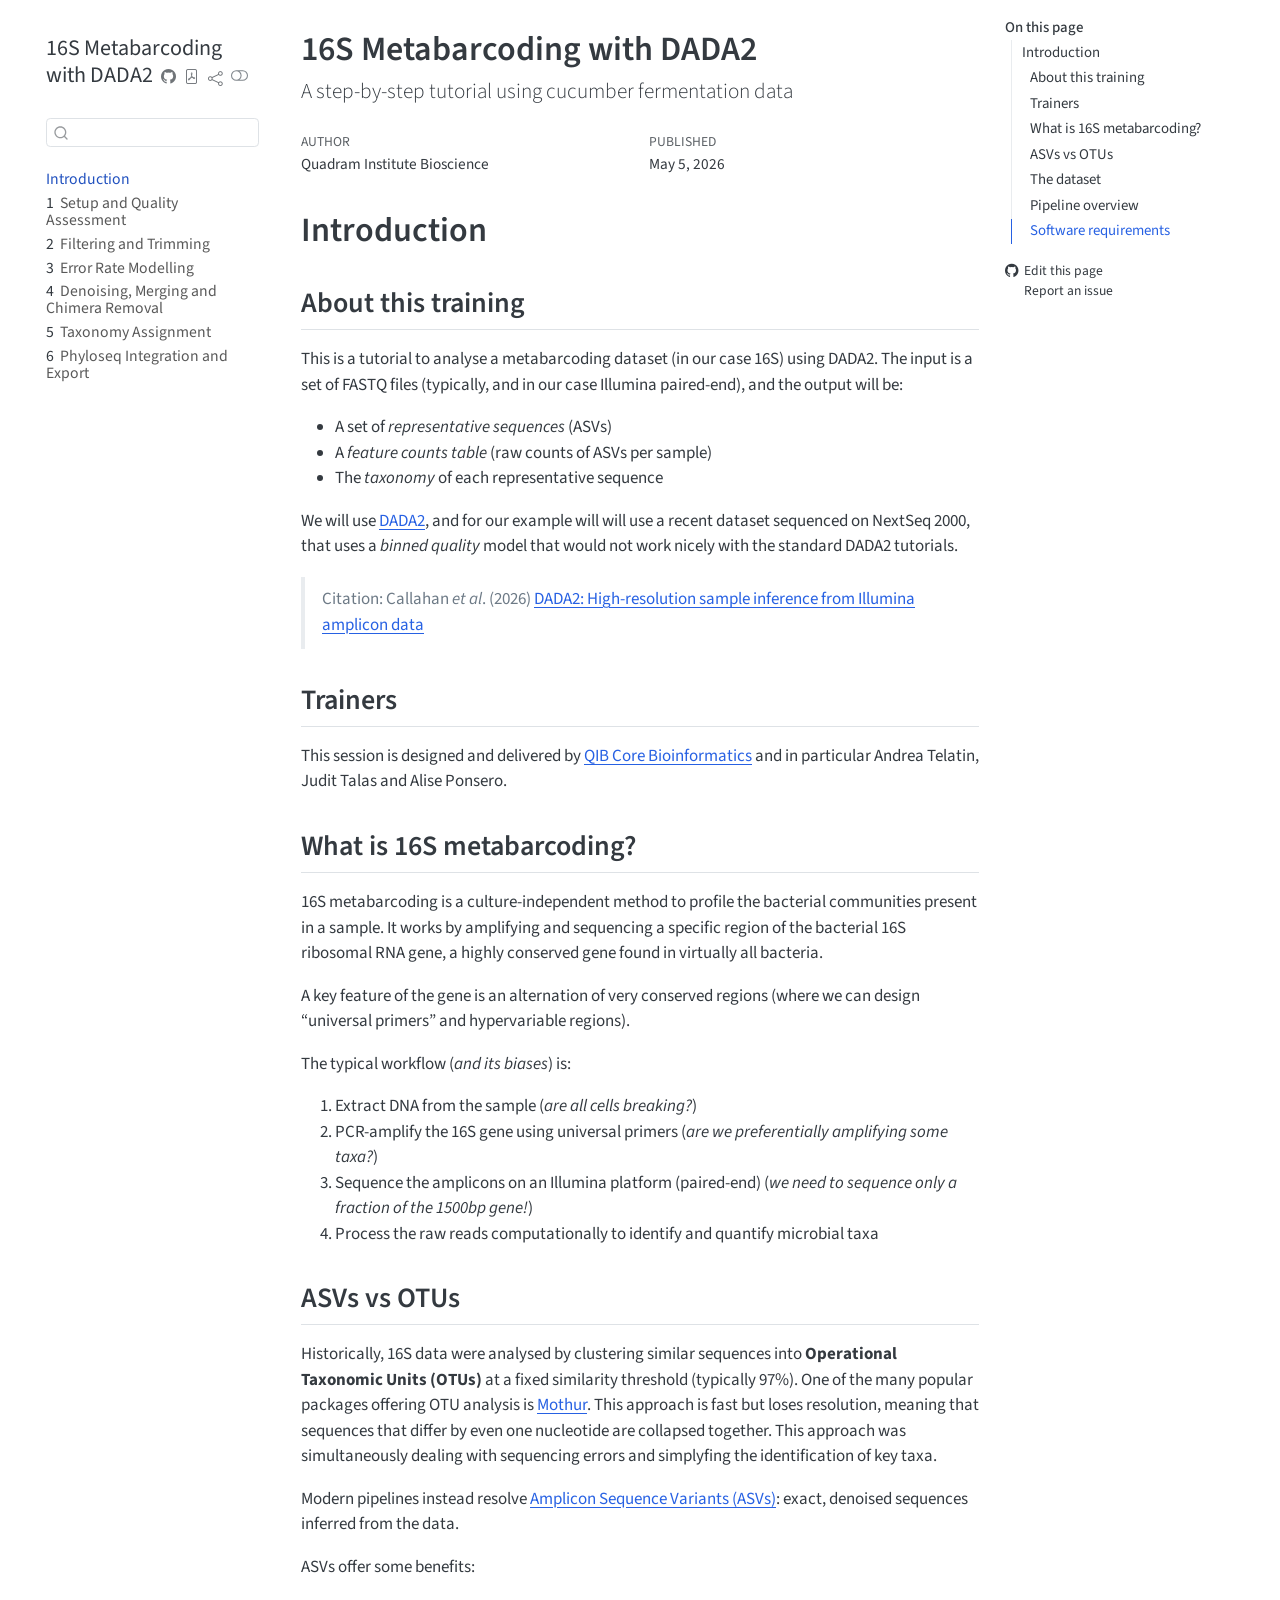
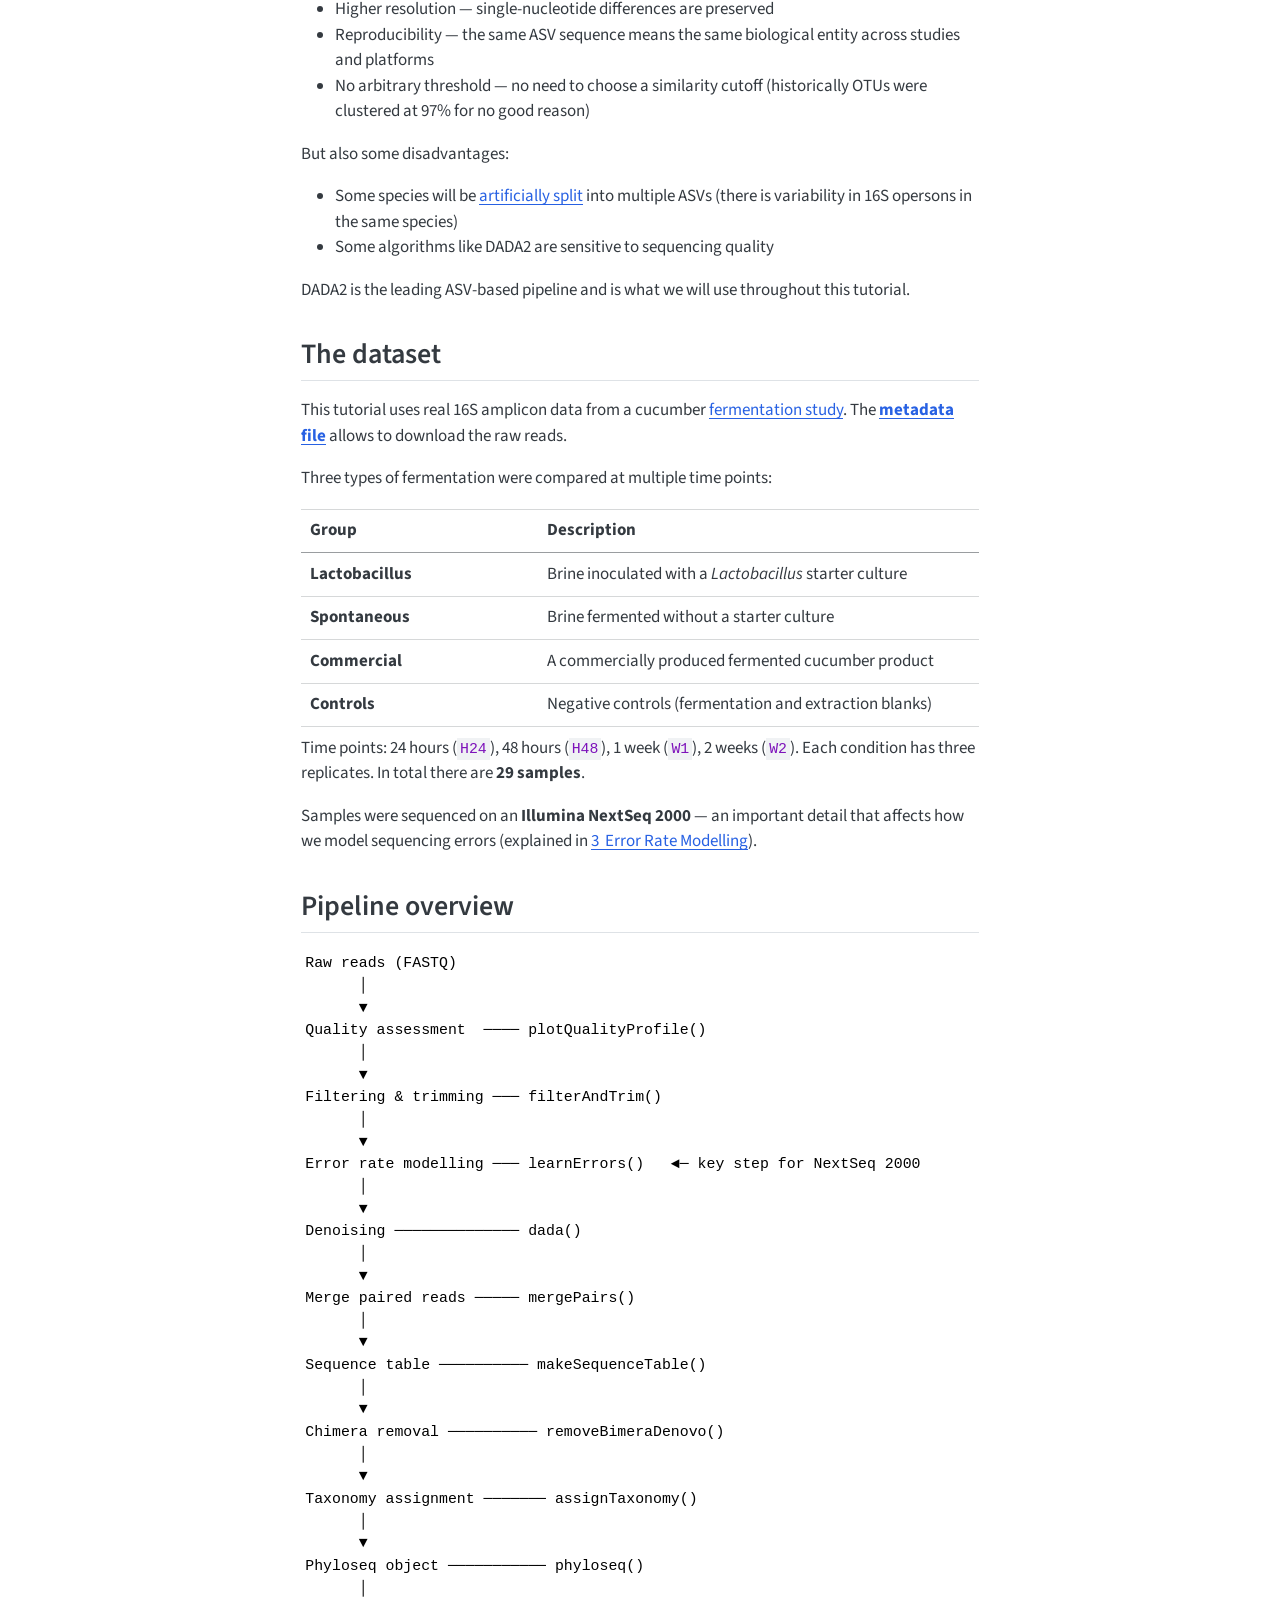
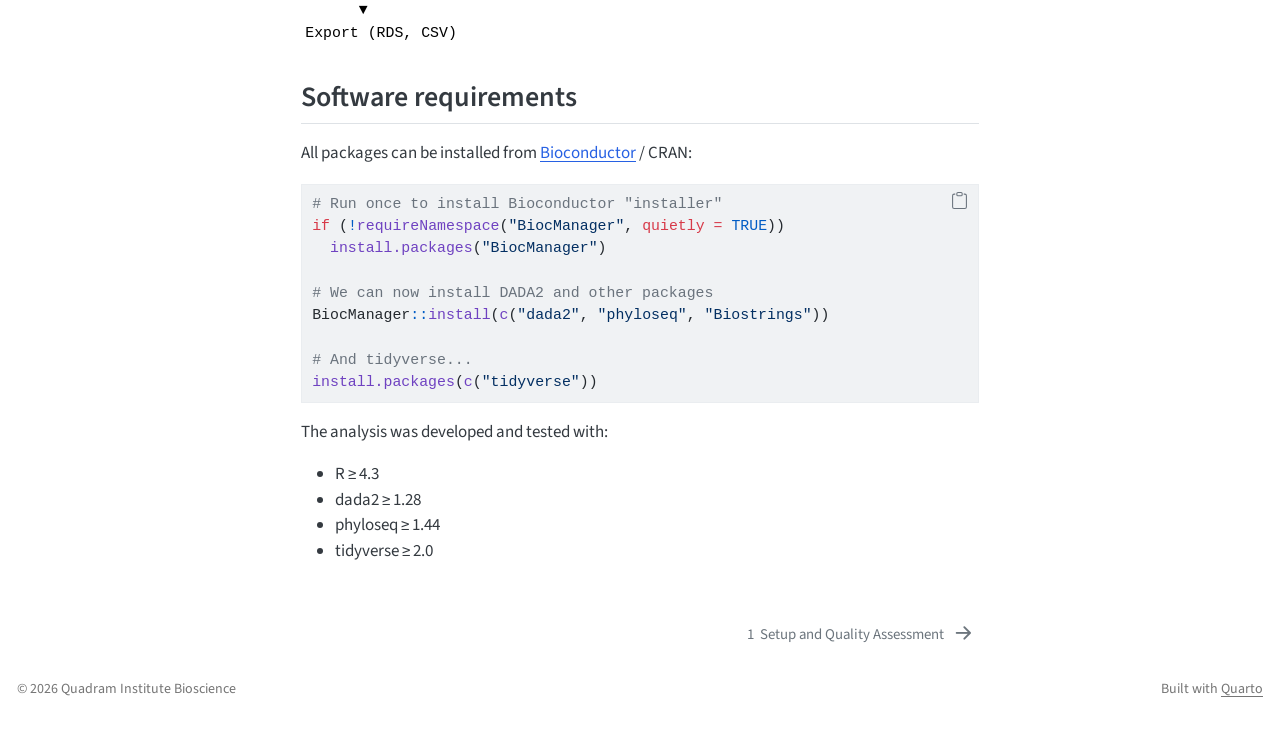
==== docs/index.html @ ea509238 "pre-release" ====
<!DOCTYPE html>
<html xmlns="http://www.w3.org/1999/xhtml" lang="en" xml:lang="en"><head>

<meta charset="utf-8">
<meta name="generator" content="quarto-1.9.37">

<meta name="viewport" content="width=device-width, initial-scale=1.0, user-scalable=yes">

<meta name="author" content="Quadram Institute Bioscience">
<meta name="dcterms.date" content="2026-05-05">

<title>16S Metabarcoding with DADA2</title>
<style>
/* Default styles provided by pandoc.
** See https://pandoc.org/MANUAL.html#variables-for-html for config info.
*/
code{white-space: pre-wrap;}
span.smallcaps{font-variant: small-caps;}
div.columns{display: flex; gap: min(4vw, 1.5em);}
div.column{flex: auto; overflow-x: auto;}
div.hanging-indent{margin-left: 1.5em; text-indent: -1.5em;}
ul.task-list{list-style: none;}
ul.task-list li input[type="checkbox"] {
  width: 0.8em;
  margin: 0 0.8em 0.2em -1em; /* quarto-specific, see https://github.com/quarto-dev/quarto-cli/issues/4556 */ 
  vertical-align: middle;
}
/* CSS for syntax highlighting */
html { -webkit-text-size-adjust: 100%; }
pre > code.sourceCode { white-space: pre; position: relative; }
pre > code.sourceCode > span { display: inline-block; line-height: 1.25; }
pre > code.sourceCode > span:empty { height: 1.2em; }
.sourceCode { overflow: visible; }
code.sourceCode > span { color: inherit; text-decoration: inherit; }
div.sourceCode { margin: 1em 0; }
pre.sourceCode { margin: 0; }
@media screen {
div.sourceCode { overflow: auto; }
}
@media print {
pre > code.sourceCode { white-space: pre-wrap; }
pre > code.sourceCode > span { text-indent: -5em; padding-left: 5em; }
}
pre.numberSource code
  { counter-reset: source-line 0; }
pre.numberSource code > span
  { position: relative; left: -4em; counter-increment: source-line; }
pre.numberSource code > span > a:first-child::before
  { content: counter(source-line);
    position: relative; left: -1em; text-align: right; vertical-align: baseline;
    border: none; display: inline-block;
    -webkit-touch-callout: none; -webkit-user-select: none;
    -khtml-user-select: none; -moz-user-select: none;
    -ms-user-select: none; user-select: none;
    padding: 0 4px; width: 4em;
  }
pre.numberSource { margin-left: 3em;  padding-left: 4px; }
div.sourceCode
  {   }
@media screen {
pre > code.sourceCode > span > a:first-child::before { text-decoration: underline; }
}
</style>


<script src="site_libs/quarto-nav/quarto-nav.js"></script>
<script src="site_libs/quarto-nav/headroom.min.js"></script>
<script src="site_libs/clipboard/clipboard.min.js"></script>
<script src="site_libs/quarto-search/autocomplete.umd.js"></script>
<script src="site_libs/quarto-search/fuse.min.js"></script>
<script src="site_libs/quarto-search/quarto-search.js"></script>
<meta name="quarto:offset" content="./">
<link href="./01_setup_quality.html" rel="next">
<script src="site_libs/quarto-html/quarto.js" type="module"></script>
<script src="site_libs/quarto-html/tabsets/tabsets.js" type="module"></script>
<script src="site_libs/quarto-html/popper.min.js"></script>
<script src="site_libs/quarto-html/tippy.umd.min.js"></script>
<script src="site_libs/quarto-html/anchor.min.js"></script>
<link href="site_libs/quarto-html/tippy.css" rel="stylesheet">
<link href="site_libs/quarto-html/quarto-syntax-highlighting-acf12a64177840b8d86f2d4f01b2e9fb.css" rel="stylesheet" class="quarto-color-scheme" id="quarto-text-highlighting-styles">
<link href="site_libs/quarto-html/quarto-syntax-highlighting-dark-23bbe8b5e4efc1e257f6d59dce478b08.css" rel="stylesheet" class="quarto-color-scheme quarto-color-alternate" id="quarto-text-highlighting-styles">
<link href="site_libs/quarto-html/quarto-syntax-highlighting-acf12a64177840b8d86f2d4f01b2e9fb.css" rel="stylesheet" class="quarto-color-scheme-extra" id="quarto-text-highlighting-styles">
<script src="site_libs/bootstrap/bootstrap.min.js"></script>
<link href="site_libs/bootstrap/bootstrap-icons.css" rel="stylesheet">
<link href="site_libs/bootstrap/bootstrap-3960f907883494f1151aa7142734774f.min.css" rel="stylesheet" append-hash="true" class="quarto-color-scheme" id="quarto-bootstrap" data-mode="light">
<link href="site_libs/bootstrap/bootstrap-dark-d783d5094f66403aace2499abad0c8ec.min.css" rel="stylesheet" append-hash="true" class="quarto-color-scheme quarto-color-alternate" id="quarto-bootstrap" data-mode="dark">
<link href="site_libs/bootstrap/bootstrap-3960f907883494f1151aa7142734774f.min.css" rel="stylesheet" append-hash="true" class="quarto-color-scheme-extra" id="quarto-bootstrap" data-mode="light">
<script id="quarto-search-options" type="application/json">{
  "location": "sidebar",
  "copy-button": false,
  "collapse-after": 3,
  "panel-placement": "start",
  "type": "textbox",
  "limit": 50,
  "keyboard-shortcut": [
    "f",
    "/",
    "s"
  ],
  "show-item-context": false,
  "language": {
    "search-no-results-text": "No results",
    "search-matching-documents-text": "matching documents",
    "search-copy-link-title": "Copy link to search",
    "search-hide-matches-text": "Hide additional matches",
    "search-more-match-text": "more match in this document",
    "search-more-matches-text": "more matches in this document",
    "search-clear-button-title": "Clear",
    "search-text-placeholder": "",
    "search-detached-cancel-button-title": "Cancel",
    "search-submit-button-title": "Submit",
    "search-label": "Search"
  }
}</script>
<style>html{ scroll-behavior: smooth; }</style>


</head>

<body class="nav-sidebar floating quarto-light"><script id="quarto-html-before-body" type="application/javascript">
    const toggleBodyColorMode = (bsSheetEl) => {
      const mode = bsSheetEl.getAttribute("data-mode");
      const bodyEl = window.document.querySelector("body");
      if (mode === "dark") {
        bodyEl.classList.add("quarto-dark");
        bodyEl.classList.remove("quarto-light");
      } else {
        bodyEl.classList.add("quarto-light");
        bodyEl.classList.remove("quarto-dark");
      }
    }
    const toggleBodyColorPrimary = () => {
      const bsSheetEl = window.document.querySelector("link#quarto-bootstrap:not([rel=disabled-stylesheet])");
      if (bsSheetEl) {
        toggleBodyColorMode(bsSheetEl);
      }
    }
    const setColorSchemeToggle = (alternate) => {
      const toggles = window.document.querySelectorAll('.quarto-color-scheme-toggle');
      for (let i=0; i < toggles.length; i++) {
        const toggle = toggles[i];
        if (toggle) {
          if (alternate) {
            toggle.classList.add("alternate");
          } else {
            toggle.classList.remove("alternate");
          }
        }
      }
    };
    const toggleColorMode = (alternate) => {
      // Switch the stylesheets
      const primaryStylesheets = window.document.querySelectorAll('link.quarto-color-scheme:not(.quarto-color-alternate)');
      const alternateStylesheets = window.document.querySelectorAll('link.quarto-color-scheme.quarto-color-alternate');
      manageTransitions('#quarto-margin-sidebar .nav-link', false);
      if (alternate) {
        // note: dark is layered on light, we don't disable primary!
        enableStylesheet(alternateStylesheets);
        for (const sheetNode of alternateStylesheets) {
          if (sheetNode.id === "quarto-bootstrap") {
            toggleBodyColorMode(sheetNode);
          }
        }
      } else {
        disableStylesheet(alternateStylesheets);
        enableStylesheet(primaryStylesheets)
        toggleBodyColorPrimary();
      }
      manageTransitions('#quarto-margin-sidebar .nav-link', true);
      // Switch the toggles
      setColorSchemeToggle(alternate)
      // Hack to workaround the fact that safari doesn't
      // properly recolor the scrollbar when toggling (#1455)
      if (navigator.userAgent.indexOf('Safari') > 0 && navigator.userAgent.indexOf('Chrome') == -1) {
        manageTransitions("body", false);
        window.scrollTo(0, 1);
        setTimeout(() => {
          window.scrollTo(0, 0);
          manageTransitions("body", true);
        }, 40);
      }
    }
    const disableStylesheet = (stylesheets) => {
      for (let i=0; i < stylesheets.length; i++) {
        const stylesheet = stylesheets[i];
        stylesheet.rel = 'disabled-stylesheet';
      }
    }
    const enableStylesheet = (stylesheets) => {
      for (let i=0; i < stylesheets.length; i++) {
        const stylesheet = stylesheets[i];
        if(stylesheet.rel !== 'stylesheet') { // for Chrome, which will still FOUC without this check
          stylesheet.rel = 'stylesheet';
        }
      }
    }
    const manageTransitions = (selector, allowTransitions) => {
      const els = window.document.querySelectorAll(selector);
      for (let i=0; i < els.length; i++) {
        const el = els[i];
        if (allowTransitions) {
          el.classList.remove('notransition');
        } else {
          el.classList.add('notransition');
        }
      }
    }
    const isFileUrl = () => {
      return window.location.protocol === 'file:';
    }
    const hasAlternateSentinel = () => {
      let styleSentinel = getColorSchemeSentinel();
      if (styleSentinel !== null) {
        return styleSentinel === "alternate";
      } else {
        return false;
      }
    }
    const setStyleSentinel = (alternate) => {
      const value = alternate ? "alternate" : "default";
      if (!isFileUrl()) {
        window.localStorage.setItem("quarto-color-scheme", value);
      } else {
        localAlternateSentinel = value;
      }
    }
    const getColorSchemeSentinel = () => {
      if (!isFileUrl()) {
        const storageValue = window.localStorage.getItem("quarto-color-scheme");
        return storageValue != null ? storageValue : localAlternateSentinel;
      } else {
        return localAlternateSentinel;
      }
    }
    const toggleGiscusIfUsed = (isAlternate, darkModeDefault) => {
      const baseTheme = document.querySelector('#giscus-base-theme')?.value ?? 'light';
      const alternateTheme = document.querySelector('#giscus-alt-theme')?.value ?? 'dark';
      let newTheme = '';
      if(authorPrefersDark) {
        newTheme = isAlternate ? baseTheme : alternateTheme;
      } else {
        newTheme = isAlternate ? alternateTheme : baseTheme;
      }
      const changeGiscusTheme = () => {
        // From: https://github.com/giscus/giscus/issues/336
        const sendMessage = (message) => {
          const iframe = document.querySelector('iframe.giscus-frame');
          if (!iframe) return;
          iframe.contentWindow.postMessage({ giscus: message }, 'https://giscus.app');
        }
        sendMessage({
          setConfig: {
            theme: newTheme
          }
        });
      }
      const isGiscussLoaded = window.document.querySelector('iframe.giscus-frame') !== null;
      if (isGiscussLoaded) {
        changeGiscusTheme();
      }
    };
    const authorPrefersDark = false;
    const darkModeDefault = authorPrefersDark;
      document.querySelector('link#quarto-text-highlighting-styles.quarto-color-scheme-extra').rel = 'disabled-stylesheet';
      document.querySelector('link#quarto-bootstrap.quarto-color-scheme-extra').rel = 'disabled-stylesheet';
    let localAlternateSentinel = darkModeDefault ? 'alternate' : 'default';
    // Dark / light mode switch
    window.quartoToggleColorScheme = () => {
      // Read the current dark / light value
      let toAlternate = !hasAlternateSentinel();
      toggleColorMode(toAlternate);
      setStyleSentinel(toAlternate);
      toggleGiscusIfUsed(toAlternate, darkModeDefault);
      window.dispatchEvent(new Event('resize'));
    };
    // Switch to dark mode if need be
    if (hasAlternateSentinel()) {
      toggleColorMode(true);
    } else {
      toggleColorMode(false);
    }
  </script>

<div id="quarto-search-results"></div>
  <header id="quarto-header" class="headroom fixed-top">
  <nav class="quarto-secondary-nav">
    <div class="container-fluid d-flex">
      <button type="button" class="quarto-btn-toggle btn" data-bs-toggle="collapse" role="button" data-bs-target=".quarto-sidebar-collapse-item" aria-controls="quarto-sidebar" aria-expanded="false" aria-label="Toggle sidebar navigation" onclick="if (window.quartoToggleHeadroom) { window.quartoToggleHeadroom(); }">
        <i class="bi bi-layout-text-sidebar-reverse"></i>
      </button>
        <nav class="quarto-page-breadcrumbs" aria-label="breadcrumb"><ol class="breadcrumb"><li class="breadcrumb-item"><a href="./index.html">Introduction</a></li></ol></nav>
        <a class="flex-grow-1" role="navigation" data-bs-toggle="collapse" data-bs-target=".quarto-sidebar-collapse-item" aria-controls="quarto-sidebar" aria-expanded="false" aria-label="Toggle sidebar navigation" onclick="if (window.quartoToggleHeadroom) { window.quartoToggleHeadroom(); }">      
        </a>
      <button type="button" class="btn quarto-search-button" aria-label="Search" onclick="window.quartoOpenSearch();">
        <i class="bi bi-search"></i>
      </button>
    </div>
  </nav>
</header>
<!-- content -->
<div id="quarto-content" class="quarto-container page-columns page-rows-contents page-layout-article">
<!-- sidebar -->
  <nav id="quarto-sidebar" class="sidebar collapse collapse-horizontal quarto-sidebar-collapse-item sidebar-navigation floating overflow-auto">
    <div class="pt-lg-2 mt-2 text-left sidebar-header">
    <div class="sidebar-title mb-0 py-0">
      <a href="./">16S Metabarcoding with DADA2</a> 
        <div class="sidebar-tools-main tools-wide">
    <a href="https://github.com/quadram-institute-bioscience/your-repo" title="Source Code" class="quarto-navigation-tool px-1" aria-label="Source Code"><i class="bi bi-github"></i></a>
    <a href="./16S-Metabarcoding-with-DADA2.pdf" title="Download PDF" class="quarto-navigation-tool px-1" aria-label="Download PDF"><i class="bi bi-file-pdf"></i></a>
    <div class="dropdown">
      <a href="" title="Share" id="quarto-navigation-tool-dropdown-0" class="quarto-navigation-tool dropdown-toggle px-1" data-bs-toggle="dropdown" aria-expanded="false" role="link" aria-label="Share"><i class="bi bi-share"></i></a>
      <ul class="dropdown-menu" aria-labelledby="quarto-navigation-tool-dropdown-0">
          <li>
            <a class="dropdown-item sidebar-tools-main-item" href="https://twitter.com/intent/tweet?url=|url|">
              <i class="bi bi-twitter pe-1"></i>
            Twitter
            </a>
          </li>
          <li>
            <a class="dropdown-item sidebar-tools-main-item" href="https://www.linkedin.com/sharing/share-offsite/?url=|url|">
              <i class="bi bi-linkedin pe-1"></i>
            LinkedIn
            </a>
          </li>
      </ul>
    </div>
  <a href="" class="quarto-color-scheme-toggle quarto-navigation-tool  px-1" onclick="window.quartoToggleColorScheme(); return false;" title="Toggle dark mode"><i class="bi"></i></a>
</div>
    </div>
      </div>
        <div class="mt-2 flex-shrink-0 align-items-center">
        <div class="sidebar-search">
        <div id="quarto-search" class="" title="Search"></div>
        </div>
        </div>
    <div class="sidebar-menu-container"> 
    <ul class="list-unstyled mt-1">
        <li class="sidebar-item">
  <div class="sidebar-item-container"> 
  <a href="./index.html" class="sidebar-item-text sidebar-link active">
 <span class="menu-text">Introduction</span></a>
  </div>
</li>
        <li class="sidebar-item">
  <div class="sidebar-item-container"> 
  <a href="./01_setup_quality.html" class="sidebar-item-text sidebar-link">
 <span class="menu-text"><span class="chapter-number">1</span>&nbsp; <span class="chapter-title">Setup and Quality Assessment</span></span></a>
  </div>
</li>
        <li class="sidebar-item">
  <div class="sidebar-item-container"> 
  <a href="./02_filter_trim.html" class="sidebar-item-text sidebar-link">
 <span class="menu-text"><span class="chapter-number">2</span>&nbsp; <span class="chapter-title">Filtering and Trimming</span></span></a>
  </div>
</li>
        <li class="sidebar-item">
  <div class="sidebar-item-container"> 
  <a href="./03_error_models.html" class="sidebar-item-text sidebar-link">
 <span class="menu-text"><span class="chapter-number">3</span>&nbsp; <span class="chapter-title">Error Rate Modelling</span></span></a>
  </div>
</li>
        <li class="sidebar-item">
  <div class="sidebar-item-container"> 
  <a href="./04_denoise_merge.html" class="sidebar-item-text sidebar-link">
 <span class="menu-text"><span class="chapter-number">4</span>&nbsp; <span class="chapter-title">Denoising, Merging and Chimera Removal</span></span></a>
  </div>
</li>
        <li class="sidebar-item">
  <div class="sidebar-item-container"> 
  <a href="./05_taxonomy.html" class="sidebar-item-text sidebar-link">
 <span class="menu-text"><span class="chapter-number">5</span>&nbsp; <span class="chapter-title">Taxonomy Assignment</span></span></a>
  </div>
</li>
        <li class="sidebar-item">
  <div class="sidebar-item-container"> 
  <a href="./06_phyloseq_export.html" class="sidebar-item-text sidebar-link">
 <span class="menu-text"><span class="chapter-number">6</span>&nbsp; <span class="chapter-title">Phyloseq Integration and Export</span></span></a>
  </div>
</li>
    </ul>
    </div>
</nav>
<div id="quarto-sidebar-glass" class="quarto-sidebar-collapse-item" data-bs-toggle="collapse" data-bs-target=".quarto-sidebar-collapse-item"></div>
<!-- margin-sidebar -->
    <div id="quarto-margin-sidebar" class="sidebar margin-sidebar">
        <nav id="TOC" role="doc-toc" class="toc-active">
    <h2 id="toc-title">On this page</h2>
   
  <ul>
  <li><a href="#introduction" id="toc-introduction" class="nav-link active" data-scroll-target="#introduction">Introduction</a>
  <ul class="collapse">
  <li><a href="#about-this-training" id="toc-about-this-training" class="nav-link" data-scroll-target="#about-this-training">About this training</a></li>
  <li><a href="#trainers" id="toc-trainers" class="nav-link" data-scroll-target="#trainers">Trainers</a></li>
  <li><a href="#what-is-16s-metabarcoding" id="toc-what-is-16s-metabarcoding" class="nav-link" data-scroll-target="#what-is-16s-metabarcoding">What is 16S metabarcoding?</a></li>
  <li><a href="#asvs-vs-otus" id="toc-asvs-vs-otus" class="nav-link" data-scroll-target="#asvs-vs-otus">ASVs vs OTUs</a></li>
  <li><a href="#the-dataset" id="toc-the-dataset" class="nav-link" data-scroll-target="#the-dataset">The dataset</a></li>
  <li><a href="#pipeline-overview" id="toc-pipeline-overview" class="nav-link" data-scroll-target="#pipeline-overview">Pipeline overview</a></li>
  <li><a href="#software-requirements" id="toc-software-requirements" class="nav-link" data-scroll-target="#software-requirements">Software requirements</a></li>
  </ul></li>
  </ul>
<div class="toc-actions"><ul><li><a href="https://github.com/quadram-institute-bioscience/your-repo/edit/main/index.qmd" class="toc-action"><i class="bi bi-github"></i>Edit this page</a></li><li><a href="https://github.com/quadram-institute-bioscience/your-repo/issues/new" class="toc-action"><i class="bi empty"></i>Report an issue</a></li></ul></div></nav>
    </div>
<!-- main -->
<main class="content" id="quarto-document-content">


<header id="title-block-header" class="quarto-title-block default">
<div class="quarto-title">
<h1 class="title">16S Metabarcoding with DADA2</h1>
<p class="subtitle lead">A step-by-step tutorial using cucumber fermentation data</p>
</div>



<div class="quarto-title-meta">

    <div>
    <div class="quarto-title-meta-heading">Author</div>
    <div class="quarto-title-meta-contents">
             <p>Quadram Institute Bioscience </p>
          </div>
  </div>
    
    <div>
    <div class="quarto-title-meta-heading">Published</div>
    <div class="quarto-title-meta-contents">
      <p class="date">May 5, 2026</p>
    </div>
  </div>
  
    
  </div>
  


</header>


<section id="introduction" class="level1 unnumbered">
<h1 class="unnumbered">Introduction</h1>
<section id="about-this-training" class="level2">
<h2 class="anchored" data-anchor-id="about-this-training">About this training</h2>
<p>This is a tutorial to analyse a metabarcoding dataset (in our case 16S) using DADA2. The input is a set of FASTQ files (typically, and in our case Illumina paired-end), and the output will be:</p>
<ul>
<li>A set of <em>representative sequences</em> (ASVs)</li>
<li>A <em>feature counts table</em> (raw counts of ASVs per sample)</li>
<li>The <em>taxonomy</em> of each representative sequence</li>
</ul>
<p>We will use <a href="https://benjjneb.github.io/dada2/">DADA2</a>, and for our example will will use a recent dataset sequenced on NextSeq 2000, that uses a <em>binned quality</em> model that would not work nicely with the standard DADA2 tutorials.</p>
<blockquote class="blockquote">
<p>Citation: Callahan <em>et al</em>. (2026) <a href="https://www.nature.com/articles/nmeth.3869">DADA2: High-resolution sample inference from Illumina amplicon data</a></p>
</blockquote>
</section>
<section id="trainers" class="level2">
<h2 class="anchored" data-anchor-id="trainers">Trainers</h2>
<p>This session is designed and delivered by <a href="https://quadram-institute-bioscience.github.io/">QIB Core Bioinformatics</a> and in particular Andrea Telatin, Judit Talas and Alise Ponsero.</p>
</section>
<section id="what-is-16s-metabarcoding" class="level2">
<h2 class="anchored" data-anchor-id="what-is-16s-metabarcoding">What is 16S metabarcoding?</h2>
<p>16S metabarcoding is a culture-independent method to profile the bacterial communities present in a sample. It works by amplifying and sequencing a specific region of the bacterial 16S ribosomal RNA gene, a highly conserved gene found in virtually all bacteria.</p>
<p>A key feature of the gene is an alternation of very conserved regions (where we can design “universal primers” and hypervariable regions).</p>
<p>The typical workflow (<em>and its biases</em>) is:</p>
<ol type="1">
<li>Extract DNA from the sample (<em>are all cells breaking?</em>)</li>
<li>PCR-amplify the 16S gene using universal primers (<em>are we preferentially amplifying some taxa?</em>)</li>
<li>Sequence the amplicons on an Illumina platform (paired-end) (<em>we need to sequence only a fraction of the 1500bp gene!</em>)</li>
<li>Process the raw reads computationally to identify and quantify microbial taxa</li>
</ol>
</section>
<section id="asvs-vs-otus" class="level2">
<h2 class="anchored" data-anchor-id="asvs-vs-otus">ASVs vs OTUs</h2>
<p>Historically, 16S data were analysed by clustering similar sequences into <strong>Operational Taxonomic Units (OTUs)</strong> at a fixed similarity threshold (typically 97%). One of the many popular packages offering OTU analysis is <a href="https://doi.org/10.7717/peerj.1487">Mothur</a>. This approach is fast but loses resolution, meaning that sequences that differ by even one nucleotide are collapsed together. This approach was simultaneously dealing with sequencing errors and simplyfing the identification of key taxa.</p>
<p>Modern pipelines instead resolve <strong><a href="https://doi.org/10.1038/ismej.2017.119">Amplicon Sequence Variants (ASVs)</a></strong>: exact, denoised sequences inferred from the data.</p>
<p>ASVs offer some benefits:</p>
<ul>
<li>Higher resolution — single-nucleotide differences are preserved</li>
<li>Reproducibility — the same ASV sequence means the same biological entity across studies and platforms</li>
<li>No arbitrary threshold — no need to choose a similarity cutoff (historically OTUs were clustered at 97% for no good reason)</li>
</ul>
<p>But also some disadvantages:</p>
<ul>
<li>Some species will be <a href="https://doi.org/10.1128/msphere.00191-21">artificially split</a> into multiple ASVs (there is variability in 16S opersons in the same species)</li>
<li>Some algorithms like DADA2 are sensitive to sequencing quality</li>
</ul>
<p>DADA2 is the leading ASV-based pipeline and is what we will use throughout this tutorial.</p>
</section>
<section id="the-dataset" class="level2">
<h2 class="anchored" data-anchor-id="the-dataset">The dataset</h2>
<p>This tutorial uses real 16S amplicon data from a cucumber <a href="https://www.ebi.ac.uk/ena/browser/view/PRJEB112055">fermentation study</a>. The <a href="https://gist.github.com/telatin/9447c3dc9175ba500fe9f6a6f6df8d71"><strong>metadata file</strong></a> allows to download the raw reads.</p>
<p>Three types of fermentation were compared at multiple time points:</p>
<table class="caption-top table">
<colgroup>
<col style="width: 35%">
<col style="width: 65%">
</colgroup>
<thead>
<tr class="header">
<th>Group</th>
<th>Description</th>
</tr>
</thead>
<tbody>
<tr class="odd">
<td><strong>Lactobacillus</strong></td>
<td>Brine inoculated with a <em>Lactobacillus</em> starter culture</td>
</tr>
<tr class="even">
<td><strong>Spontaneous</strong></td>
<td>Brine fermented without a starter culture</td>
</tr>
<tr class="odd">
<td><strong>Commercial</strong></td>
<td>A commercially produced fermented cucumber product</td>
</tr>
<tr class="even">
<td><strong>Controls</strong></td>
<td>Negative controls (fermentation and extraction blanks)</td>
</tr>
</tbody>
</table>
<p>Time points: 24 hours (<code>H24</code>), 48 hours (<code>H48</code>), 1 week (<code>W1</code>), 2 weeks (<code>W2</code>). Each condition has three replicates. In total there are <strong>29 samples</strong>.</p>
<p>Samples were sequenced on an <strong>Illumina NextSeq 2000</strong> — an important detail that affects how we model sequencing errors (explained in <a href="03_error_models.html" class="quarto-xref"><span>3&nbsp; Error Rate Modelling</span></a>).</p>
</section>
<section id="pipeline-overview" class="level2">
<h2 class="anchored" data-anchor-id="pipeline-overview">Pipeline overview</h2>
<pre><code>Raw reads (FASTQ)
      │
      ▼
Quality assessment  ──── plotQualityProfile()
      │
      ▼
Filtering &amp; trimming ─── filterAndTrim()
      │
      ▼
Error rate modelling ─── learnErrors()   ◄─ key step for NextSeq 2000
      │
      ▼
Denoising ────────────── dada()
      │
      ▼
Merge paired reads ───── mergePairs()
      │
      ▼
Sequence table ────────── makeSequenceTable()
      │
      ▼
Chimera removal ────────── removeBimeraDenovo()
      │
      ▼
Taxonomy assignment ─────── assignTaxonomy()
      │
      ▼
Phyloseq object ─────────── phyloseq()
      │
      ▼
Export (RDS, CSV)</code></pre>
</section>
<section id="software-requirements" class="level2">
<h2 class="anchored" data-anchor-id="software-requirements">Software requirements</h2>
<p>All packages can be installed from <a href="https://www.bioconductor.org">Bioconductor</a> / CRAN:</p>
<div class="code-copy-outer-scaffold"><div class="sourceCode" id="cb2"><pre class="sourceCode r code-with-copy"><code class="sourceCode r"><span id="cb2-1"><a href="#cb2-1" aria-hidden="true" tabindex="-1"></a><span class="co"># Run once to install Bioconductor "installer"</span></span>
<span id="cb2-2"><a href="#cb2-2" aria-hidden="true" tabindex="-1"></a><span class="cf">if</span> (<span class="sc">!</span><span class="fu">requireNamespace</span>(<span class="st">"BiocManager"</span>, <span class="at">quietly =</span> <span class="cn">TRUE</span>))</span>
<span id="cb2-3"><a href="#cb2-3" aria-hidden="true" tabindex="-1"></a>  <span class="fu">install.packages</span>(<span class="st">"BiocManager"</span>)</span>
<span id="cb2-4"><a href="#cb2-4" aria-hidden="true" tabindex="-1"></a></span>
<span id="cb2-5"><a href="#cb2-5" aria-hidden="true" tabindex="-1"></a><span class="co"># We can now install DADA2 and other packages</span></span>
<span id="cb2-6"><a href="#cb2-6" aria-hidden="true" tabindex="-1"></a>BiocManager<span class="sc">::</span><span class="fu">install</span>(<span class="fu">c</span>(<span class="st">"dada2"</span>, <span class="st">"phyloseq"</span>, <span class="st">"Biostrings"</span>))</span>
<span id="cb2-7"><a href="#cb2-7" aria-hidden="true" tabindex="-1"></a></span>
<span id="cb2-8"><a href="#cb2-8" aria-hidden="true" tabindex="-1"></a><span class="co"># And tidyverse...</span></span>
<span id="cb2-9"><a href="#cb2-9" aria-hidden="true" tabindex="-1"></a><span class="fu">install.packages</span>(<span class="fu">c</span>(<span class="st">"tidyverse"</span>))</span></code></pre></div><button title="Copy to Clipboard" class="code-copy-button"><i class="bi"></i></button></div>
<p>The analysis was developed and tested with:</p>
<ul>
<li>R ≥ 4.3</li>
<li>dada2 ≥ 1.28</li>
<li>phyloseq ≥ 1.44</li>
<li>tidyverse ≥ 2.0</li>
</ul>


</section>
</section>

</main> <!-- /main -->
<script id="quarto-html-after-body" type="application/javascript">
  window.document.addEventListener("DOMContentLoaded", function (event) {
    // Ensure there is a toggle, if there isn't float one in the top right
    if (window.document.querySelector('.quarto-color-scheme-toggle') === null) {
      const a = window.document.createElement('a');
      a.classList.add('top-right');
      a.classList.add('quarto-color-scheme-toggle');
      a.href = "";
      a.onclick = function() { try { window.quartoToggleColorScheme(); } catch {} return false; };
      const i = window.document.createElement("i");
      i.classList.add('bi');
      a.appendChild(i);
      window.document.body.appendChild(a);
    }
    setColorSchemeToggle(hasAlternateSentinel())
    const icon = "";
    const anchorJS = new window.AnchorJS();
    anchorJS.options = {
      placement: 'right',
      icon: icon
    };
    anchorJS.add('.anchored');
    const isCodeAnnotation = (el) => {
      for (const clz of el.classList) {
        if (clz.startsWith('code-annotation-')) {                     
          return true;
        }
      }
      return false;
    }
    const onCopySuccess = function(e) {
      // button target
      const button = e.trigger;
      // don't keep focus
      button.blur();
      // flash "checked"
      button.classList.add('code-copy-button-checked');
      var currentTitle = button.getAttribute("title");
      button.setAttribute("title", "Copied!");
      let tooltip;
      if (window.bootstrap) {
        button.setAttribute("data-bs-toggle", "tooltip");
        button.setAttribute("data-bs-placement", "left");
        button.setAttribute("data-bs-title", "Copied!");
        tooltip = new bootstrap.Tooltip(button, 
          { trigger: "manual", 
            customClass: "code-copy-button-tooltip",
            offset: [0, -8]});
        tooltip.show();    
      }
      setTimeout(function() {
        if (tooltip) {
          tooltip.hide();
          button.removeAttribute("data-bs-title");
          button.removeAttribute("data-bs-toggle");
          button.removeAttribute("data-bs-placement");
        }
        button.setAttribute("title", currentTitle);
        button.classList.remove('code-copy-button-checked');
      }, 1000);
      // clear code selection
      e.clearSelection();
    }
    const getTextToCopy = function(trigger) {
      const outerScaffold = trigger.parentElement.cloneNode(true);
      const codeEl = outerScaffold.querySelector('code');
      for (const childEl of codeEl.children) {
        if (isCodeAnnotation(childEl)) {
          childEl.remove();
        }
      }
      return codeEl.innerText;
    }
    const clipboard = new window.ClipboardJS('.code-copy-button:not([data-in-quarto-modal])', {
      text: getTextToCopy
    });
    clipboard.on('success', onCopySuccess);
    if (window.document.getElementById('quarto-embedded-source-code-modal')) {
      const clipboardModal = new window.ClipboardJS('.code-copy-button[data-in-quarto-modal]', {
        text: getTextToCopy,
        container: window.document.getElementById('quarto-embedded-source-code-modal')
      });
      clipboardModal.on('success', onCopySuccess);
    }
      var localhostRegex = new RegExp(/^(?:http|https):\/\/localhost\:?[0-9]*\//);
      var mailtoRegex = new RegExp(/^mailto:/);
        var filterRegex = new RegExp('/' + window.location.host + '/');
      var isInternal = (href) => {
          return filterRegex.test(href) || localhostRegex.test(href) || mailtoRegex.test(href);
      }
      // Inspect non-navigation links and adorn them if external
     var links = window.document.querySelectorAll('a[href]:not(.nav-link):not(.navbar-brand):not(.toc-action):not(.sidebar-link):not(.sidebar-item-toggle):not(.pagination-link):not(.no-external):not([aria-hidden]):not(.dropdown-item):not(.quarto-navigation-tool):not(.about-link)');
      for (var i=0; i<links.length; i++) {
        const link = links[i];
        if (!isInternal(link.href)) {
          // undo the damage that might have been done by quarto-nav.js in the case of
          // links that we want to consider external
          if (link.dataset.originalHref !== undefined) {
            link.href = link.dataset.originalHref;
          }
        }
      }
    function tippyHover(el, contentFn, onTriggerFn, onUntriggerFn) {
      const config = {
        allowHTML: true,
        maxWidth: 500,
        delay: 100,
        arrow: false,
        appendTo: function(el) {
            return el.parentElement;
        },
        interactive: true,
        interactiveBorder: 10,
        theme: 'quarto',
        placement: 'bottom-start',
      };
      if (contentFn) {
        config.content = contentFn;
      }
      if (onTriggerFn) {
        config.onTrigger = onTriggerFn;
      }
      if (onUntriggerFn) {
        config.onUntrigger = onUntriggerFn;
      }
      window.tippy(el, config); 
    }
    const noterefs = window.document.querySelectorAll('a[role="doc-noteref"]');
    for (var i=0; i<noterefs.length; i++) {
      const ref = noterefs[i];
      tippyHover(ref, function() {
        // use id or data attribute instead here
        let href = ref.getAttribute('data-footnote-href') || ref.getAttribute('href');
        try { href = new URL(href).hash; } catch {}
        const id = href.replace(/^#\/?/, "");
        const note = window.document.getElementById(id);
        if (note) {
          return note.innerHTML;
        } else {
          return "";
        }
      });
    }
    const xrefs = window.document.querySelectorAll('a.quarto-xref');
    const processXRef = (id, note) => {
      // Strip column container classes
      const stripColumnClz = (el) => {
        el.classList.remove("page-full", "page-columns");
        if (el.children) {
          for (const child of el.children) {
            stripColumnClz(child);
          }
        }
      }
      stripColumnClz(note)
      if (id === null || id.startsWith('sec-')) {
        // Special case sections, only their first couple elements
        const container = document.createElement("div");
        if (note.children && note.children.length > 2) {
          container.appendChild(note.children[0].cloneNode(true));
          for (let i = 1; i < note.children.length; i++) {
            const child = note.children[i];
            if (child.tagName === "P" && child.innerText === "") {
              continue;
            } else {
              container.appendChild(child.cloneNode(true));
              break;
            }
          }
          if (window.Quarto?.typesetMath) {
            window.Quarto.typesetMath(container);
          }
          return container.innerHTML
        } else {
          if (window.Quarto?.typesetMath) {
            window.Quarto.typesetMath(note);
          }
          return note.innerHTML;
        }
      } else {
        // Remove any anchor links if they are present
        const anchorLink = note.querySelector('a.anchorjs-link');
        if (anchorLink) {
          anchorLink.remove();
        }
        if (window.Quarto?.typesetMath) {
          window.Quarto.typesetMath(note);
        }
        if (note.classList.contains("callout")) {
          return note.outerHTML;
        } else {
          return note.innerHTML;
        }
      }
    }
    for (var i=0; i<xrefs.length; i++) {
      const xref = xrefs[i];
      tippyHover(xref, undefined, function(instance) {
        instance.disable();
        let url = xref.getAttribute('href');
        let hash = undefined; 
        if (url.startsWith('#')) {
          hash = url;
        } else {
          try { hash = new URL(url).hash; } catch {}
        }
        if (hash) {
          const id = hash.replace(/^#\/?/, "");
          const note = window.document.getElementById(id);
          if (note !== null) {
            try {
              const html = processXRef(id, note.cloneNode(true));
              instance.setContent(html);
            } finally {
              instance.enable();
              instance.show();
            }
          } else {
            // See if we can fetch this
            fetch(url.split('#')[0])
            .then(res => res.text())
            .then(html => {
              const parser = new DOMParser();
              const htmlDoc = parser.parseFromString(html, "text/html");
              const note = htmlDoc.getElementById(id);
              if (note !== null) {
                const html = processXRef(id, note);
                instance.setContent(html);
              } 
            }).finally(() => {
              instance.enable();
              instance.show();
            });
          }
        } else {
          // See if we can fetch a full url (with no hash to target)
          // This is a special case and we should probably do some content thinning / targeting
          fetch(url)
          .then(res => res.text())
          .then(html => {
            const parser = new DOMParser();
            const htmlDoc = parser.parseFromString(html, "text/html");
            const note = htmlDoc.querySelector('main.content');
            if (note !== null) {
              // This should only happen for chapter cross references
              // (since there is no id in the URL)
              // remove the first header
              if (note.children.length > 0 && note.children[0].tagName === "HEADER") {
                note.children[0].remove();
              }
              const html = processXRef(null, note);
              instance.setContent(html);
            } 
          }).finally(() => {
            instance.enable();
            instance.show();
          });
        }
      }, function(instance) {
      });
    }
        let selectedAnnoteEl;
        const selectorForAnnotation = ( cell, annotation) => {
          let cellAttr = 'data-code-cell="' + cell + '"';
          let lineAttr = 'data-code-annotation="' +  annotation + '"';
          const selector = 'span[' + cellAttr + '][' + lineAttr + ']';
          return selector;
        }
        const selectCodeLines = (annoteEl) => {
          const doc = window.document;
          const targetCell = annoteEl.getAttribute("data-target-cell");
          const targetAnnotation = annoteEl.getAttribute("data-target-annotation");
          const annoteSpan = window.document.querySelector(selectorForAnnotation(targetCell, targetAnnotation));
          const lines = annoteSpan.getAttribute("data-code-lines").split(",");
          const lineIds = lines.map((line) => {
            return targetCell + "-" + line;
          })
          let top = null;
          let height = null;
          let parent = null;
          if (lineIds.length > 0) {
              //compute the position of the single el (top and bottom and make a div)
              const el = window.document.getElementById(lineIds[0]);
              top = el.offsetTop;
              height = el.offsetHeight;
              parent = el.parentElement.parentElement;
            if (lineIds.length > 1) {
              const lastEl = window.document.getElementById(lineIds[lineIds.length - 1]);
              const bottom = lastEl.offsetTop + lastEl.offsetHeight;
              height = bottom - top;
            }
            if (top !== null && height !== null && parent !== null) {
              // cook up a div (if necessary) and position it 
              let div = window.document.getElementById("code-annotation-line-highlight");
              if (div === null) {
                div = window.document.createElement("div");
                div.setAttribute("id", "code-annotation-line-highlight");
                div.style.position = 'absolute';
                parent.appendChild(div);
              }
              div.style.top = top - 2 + "px";
              div.style.height = height + 4 + "px";
              div.style.left = 0;
              let gutterDiv = window.document.getElementById("code-annotation-line-highlight-gutter");
              if (gutterDiv === null) {
                gutterDiv = window.document.createElement("div");
                gutterDiv.setAttribute("id", "code-annotation-line-highlight-gutter");
                gutterDiv.style.position = 'absolute';
                const codeCell = window.document.getElementById(targetCell);
                const gutter = codeCell.querySelector('.code-annotation-gutter');
                gutter.appendChild(gutterDiv);
              }
              gutterDiv.style.top = top - 2 + "px";
              gutterDiv.style.height = height + 4 + "px";
            }
            selectedAnnoteEl = annoteEl;
          }
        };
        const unselectCodeLines = () => {
          const elementsIds = ["code-annotation-line-highlight", "code-annotation-line-highlight-gutter"];
          elementsIds.forEach((elId) => {
            const div = window.document.getElementById(elId);
            if (div) {
              div.remove();
            }
          });
          selectedAnnoteEl = undefined;
        };
          // Handle positioning of the toggle
      window.addEventListener(
        "resize",
        throttle(() => {
          elRect = undefined;
          if (selectedAnnoteEl) {
            selectCodeLines(selectedAnnoteEl);
          }
        }, 10)
      );
      function throttle(fn, ms) {
      let throttle = false;
      let timer;
        return (...args) => {
          if(!throttle) { // first call gets through
              fn.apply(this, args);
              throttle = true;
          } else { // all the others get throttled
              if(timer) clearTimeout(timer); // cancel #2
              timer = setTimeout(() => {
                fn.apply(this, args);
                timer = throttle = false;
              }, ms);
          }
        };
      }
        // Attach click handler to the DT
        const annoteDls = window.document.querySelectorAll('dt[data-target-cell]');
        for (const annoteDlNode of annoteDls) {
          annoteDlNode.addEventListener('click', (event) => {
            const clickedEl = event.target;
            if (clickedEl !== selectedAnnoteEl) {
              unselectCodeLines();
              const activeEl = window.document.querySelector('dt[data-target-cell].code-annotation-active');
              if (activeEl) {
                activeEl.classList.remove('code-annotation-active');
              }
              selectCodeLines(clickedEl);
              clickedEl.classList.add('code-annotation-active');
            } else {
              // Unselect the line
              unselectCodeLines();
              clickedEl.classList.remove('code-annotation-active');
            }
          });
        }
    const findCites = (el) => {
      const parentEl = el.parentElement;
      if (parentEl) {
        const cites = parentEl.dataset.cites;
        if (cites) {
          return {
            el,
            cites: cites.split(' ')
          };
        } else {
          return findCites(el.parentElement)
        }
      } else {
        return undefined;
      }
    };
    var bibliorefs = window.document.querySelectorAll('a[role="doc-biblioref"]');
    for (var i=0; i<bibliorefs.length; i++) {
      const ref = bibliorefs[i];
      const citeInfo = findCites(ref);
      if (citeInfo) {
        tippyHover(citeInfo.el, function() {
          var popup = window.document.createElement('div');
          citeInfo.cites.forEach(function(cite) {
            var citeDiv = window.document.createElement('div');
            citeDiv.classList.add('hanging-indent');
            citeDiv.classList.add('csl-entry');
            var biblioDiv = window.document.getElementById('ref-' + cite);
            if (biblioDiv) {
              citeDiv.innerHTML = biblioDiv.innerHTML;
            }
            popup.appendChild(citeDiv);
          });
          return popup.innerHTML;
        });
      }
    }
  });
  </script>
<nav class="page-navigation">
  <div class="nav-page nav-page-previous">
  </div>
  <div class="nav-page nav-page-next">
      <a href="./01_setup_quality.html" class="pagination-link" aria-label="Setup and Quality Assessment">
        <span class="nav-page-text"><span class="chapter-number">1</span>&nbsp; <span class="chapter-title">Setup and Quality Assessment</span></span> <i class="bi bi-arrow-right-short"></i>
      </a>
  </div>
</nav>
</div> <!-- /content -->
<footer class="footer">
  <div class="nav-footer">
    <div class="nav-footer-left">
<p>© 2026 Quadram Institute Bioscience</p>
</div>   
    <div class="nav-footer-center">
      &nbsp;
    <div class="toc-actions d-sm-block d-md-none"><ul><li><a href="https://github.com/quadram-institute-bioscience/your-repo/edit/main/index.qmd" class="toc-action"><i class="bi bi-github"></i>Edit this page</a></li><li><a href="https://github.com/quadram-institute-bioscience/your-repo/issues/new" class="toc-action"><i class="bi empty"></i>Report an issue</a></li></ul></div></div>
    <div class="nav-footer-right">
<p>Built with <a href="https://quarto.org">Quarto</a></p>
</div>
  </div>
</footer>




<script src="site_libs/quarto-html/zenscroll-min.js"></script>
</body></html>
---- docs/site_libs/quarto-html/tippy.css ----
.tippy-box[data-animation=fade][data-state=hidden]{opacity:0}[data-tippy-root]{max-width:calc(100vw - 10px)}.tippy-box{position:relative;background-color:#333;color:#fff;border-radius:4px;font-size:14px;line-height:1.4;white-space:normal;outline:0;transition-property:transform,visibility,opacity}.tippy-box[data-placement^=top]>.tippy-arrow{bottom:0}.tippy-box[data-placement^=top]>.tippy-arrow:before{bottom:-7px;left:0;border-width:8px 8px 0;border-top-color:initial;transform-origin:center top}.tippy-box[data-placement^=bottom]>.tippy-arrow{top:0}.tippy-box[data-placement^=bottom]>.tippy-arrow:before{top:-7px;left:0;border-width:0 8px 8px;border-bottom-color:initial;transform-origin:center bottom}.tippy-box[data-placement^=left]>.tippy-arrow{right:0}.tippy-box[data-placement^=left]>.tippy-arrow:before{border-width:8px 0 8px 8px;border-left-color:initial;right:-7px;transform-origin:center left}.tippy-box[data-placement^=right]>.tippy-arrow{left:0}.tippy-box[data-placement^=right]>.tippy-arrow:before{left:-7px;border-width:8px 8px 8px 0;border-right-color:initial;transform-origin:center right}.tippy-box[data-inertia][data-state=visible]{transition-timing-function:cubic-bezier(.54,1.5,.38,1.11)}.tippy-arrow{width:16px;height:16px;color:#333}.tippy-arrow:before{content:"";position:absolute;border-color:transparent;border-style:solid}.tippy-content{position:relative;padding:5px 9px;z-index:1}
---- docs/site_libs/quarto-html/quarto-syntax-highlighting-acf12a64177840b8d86f2d4f01b2e9fb.css ----
/* quarto syntax highlight colors */
:root {
  --quarto-hl-al-color: #ff5555;
  --quarto-hl-an-color: #6a737d;
  --quarto-hl-at-color: #d73a49;
  --quarto-hl-bn-color: #005cc5;
  --quarto-hl-bu-color: #d73a49;
  --quarto-hl-ch-color: #032f62;
  --quarto-hl-co-color: #6a737d;
  --quarto-hl-cv-color: #6a737d;
  --quarto-hl-cn-color: #005cc5;
  --quarto-hl-cf-color: #d73a49;
  --quarto-hl-dt-color: #d73a49;
  --quarto-hl-dv-color: #005cc5;
  --quarto-hl-do-color: #6a737d;
  --quarto-hl-er-color: #ff5555;
  --quarto-hl-ex-color: #d73a49;
  --quarto-hl-fl-color: #005cc5;
  --quarto-hl-fu-color: #6f42c1;
  --quarto-hl-im-color: #032f62;
  --quarto-hl-in-color: #6a737d;
  --quarto-hl-kw-color: #d73a49;
  --quarto-hl-op-color: #24292e;
  --quarto-hl-pp-color: #d73a49;
  --quarto-hl-re-color: #6a737d;
  --quarto-hl-sc-color: #005cc5;
  --quarto-hl-ss-color: #032f62;
  --quarto-hl-st-color: #032f62;
  --quarto-hl-va-color: #e36209;
  --quarto-hl-vs-color: #032f62;
  --quarto-hl-wa-color: #ff5555;
}

/* other quarto variables */
:root {
  --quarto-font-monospace: SFMono-Regular, Menlo, Monaco, Consolas, "Liberation Mono", "Courier New", monospace;
}

/* syntax highlight based on Pandoc's rules */
pre > code.sourceCode > span {
  color: #24292e;
}

code.sourceCode > span {
  color: #24292e;
}

div.sourceCode,
div.sourceCode pre.sourceCode {
  color: #24292e;
}

/* Normal */
code span {
  color: #24292e;
}

/* Alert */
code span.al {
  font-weight: bold;
  color: #ff5555;
}

/* Annotation */
code span.an {
  color: #6a737d;
}

/* Attribute */
code span.at {
  color: #d73a49;
}

/* BaseN */
code span.bn {
  color: #005cc5;
}

/* BuiltIn */
code span.bu {
  color: #d73a49;
}

/* ControlFlow */
code span.cf {
  color: #d73a49;
}

/* Char */
code span.ch {
  color: #032f62;
}

/* Constant */
code span.cn {
  color: #005cc5;
}

/* Comment */
code span.co {
  color: #6a737d;
}

/* CommentVar */
code span.cv {
  color: #6a737d;
}

/* Documentation */
code span.do {
  color: #6a737d;
}

/* DataType */
code span.dt {
  color: #d73a49;
}

/* DecVal */
code span.dv {
  color: #005cc5;
}

/* Error */
code span.er {
  color: #ff5555;
  text-decoration: underline;
}

/* Extension */
code span.ex {
  font-weight: bold;
  color: #d73a49;
}

/* Float */
code span.fl {
  color: #005cc5;
}

/* Function */
code span.fu {
  color: #6f42c1;
}

/* Import */
code span.im {
  color: #032f62;
}

/* Information */
code span.in {
  color: #6a737d;
}

/* Keyword */
code span.kw {
  color: #d73a49;
}

/* Operator */
code span.op {
  color: #24292e;
}

/* Preprocessor */
code span.pp {
  color: #d73a49;
}

/* RegionMarker */
code span.re {
  color: #6a737d;
}

/* SpecialChar */
code span.sc {
  color: #005cc5;
}

/* SpecialString */
code span.ss {
  color: #032f62;
}

/* String */
code span.st {
  color: #032f62;
}

/* Variable */
code span.va {
  color: #e36209;
}

/* VerbatimString */
code span.vs {
  color: #032f62;
}

/* Warning */
code span.wa {
  color: #ff5555;
}

.prevent-inlining {
  content: "</";
}

/*# sourceMappingURL=e41d78b1f7017e44483b7fefd7a010af.css.map */
---- docs/site_libs/quarto-html/quarto-syntax-highlighting-dark-23bbe8b5e4efc1e257f6d59dce478b08.css ----
/* quarto syntax highlight colors */
:root {
  --quarto-hl-al-color: #ff5555;
  --quarto-hl-an-color: #6a737d;
  --quarto-hl-at-color: #f97583;
  --quarto-hl-bn-color: #79b8ff;
  --quarto-hl-bu-color: #f97583;
  --quarto-hl-ch-color: #9ecbff;
  --quarto-hl-co-color: #6a737d;
  --quarto-hl-cv-color: #6a737d;
  --quarto-hl-cn-color: #79b8ff;
  --quarto-hl-cf-color: #f97583;
  --quarto-hl-dt-color: #f97583;
  --quarto-hl-dv-color: #79b8ff;
  --quarto-hl-do-color: #6a737d;
  --quarto-hl-er-color: #ff5555;
  --quarto-hl-ex-color: #f97583;
  --quarto-hl-fl-color: #79b8ff;
  --quarto-hl-fu-color: #b392f0;
  --quarto-hl-im-color: #9ecbff;
  --quarto-hl-in-color: #6a737d;
  --quarto-hl-kw-color: #f97583;
  --quarto-hl-op-color: #e1e4e8;
  --quarto-hl-pp-color: #f97583;
  --quarto-hl-re-color: #6a737d;
  --quarto-hl-sc-color: #79b8ff;
  --quarto-hl-ss-color: #9ecbff;
  --quarto-hl-st-color: #9ecbff;
  --quarto-hl-va-color: #ffab70;
  --quarto-hl-vs-color: #9ecbff;
  --quarto-hl-wa-color: #ff5555;
}

/* other quarto variables */
:root {
  --quarto-font-monospace: SFMono-Regular, Menlo, Monaco, Consolas, "Liberation Mono", "Courier New", monospace;
}

/* syntax highlight based on Pandoc's rules */
pre > code.sourceCode > span {
  color: #e1e4e8;
}

code.sourceCode > span {
  color: #e1e4e8;
}

div.sourceCode,
div.sourceCode pre.sourceCode {
  color: #e1e4e8;
}

/* Normal */
code span {
  color: #e1e4e8;
}

/* Alert */
code span.al {
  font-weight: bold;
  color: #ff5555;
}

/* Annotation */
code span.an {
  color: #6a737d;
}

/* Attribute */
code span.at {
  color: #f97583;
}

/* BaseN */
code span.bn {
  color: #79b8ff;
}

/* BuiltIn */
code span.bu {
  color: #f97583;
}

/* ControlFlow */
code span.cf {
  color: #f97583;
}

/* Char */
code span.ch {
  color: #9ecbff;
}

/* Constant */
code span.cn {
  color: #79b8ff;
}

/* Comment */
code span.co {
  color: #6a737d;
}

/* CommentVar */
code span.cv {
  color: #6a737d;
}

/* Documentation */
code span.do {
  color: #6a737d;
}

/* DataType */
code span.dt {
  color: #f97583;
}

/* DecVal */
code span.dv {
  color: #79b8ff;
}

/* Error */
code span.er {
  color: #ff5555;
  text-decoration: underline;
}

/* Extension */
code span.ex {
  font-weight: bold;
  color: #f97583;
}

/* Float */
code span.fl {
  color: #79b8ff;
}

/* Function */
code span.fu {
  color: #b392f0;
}

/* Import */
code span.im {
  color: #9ecbff;
}

/* Information */
code span.in {
  color: #6a737d;
}

/* Keyword */
code span.kw {
  color: #f97583;
}

/* Operator */
code span.op {
  color: #e1e4e8;
}

/* Preprocessor */
code span.pp {
  color: #f97583;
}

/* RegionMarker */
code span.re {
  color: #6a737d;
}

/* SpecialChar */
code span.sc {
  color: #79b8ff;
}

/* SpecialString */
code span.ss {
  color: #9ecbff;
}

/* String */
code span.st {
  color: #9ecbff;
}

/* Variable */
code span.va {
  color: #ffab70;
}

/* VerbatimString */
code span.vs {
  color: #9ecbff;
}

/* Warning */
code span.wa {
  color: #ff5555;
}

.prevent-inlining {
  content: "</";
}

/*# sourceMappingURL=b00767bec02007a677807bfaa6c38317.css.map */
---- docs/site_libs/quarto-html/quarto-syntax-highlighting-acf12a64177840b8d86f2d4f01b2e9fb.css ----
/* quarto syntax highlight colors */
:root {
  --quarto-hl-al-color: #ff5555;
  --quarto-hl-an-color: #6a737d;
  --quarto-hl-at-color: #d73a49;
  --quarto-hl-bn-color: #005cc5;
  --quarto-hl-bu-color: #d73a49;
  --quarto-hl-ch-color: #032f62;
  --quarto-hl-co-color: #6a737d;
  --quarto-hl-cv-color: #6a737d;
  --quarto-hl-cn-color: #005cc5;
  --quarto-hl-cf-color: #d73a49;
  --quarto-hl-dt-color: #d73a49;
  --quarto-hl-dv-color: #005cc5;
  --quarto-hl-do-color: #6a737d;
  --quarto-hl-er-color: #ff5555;
  --quarto-hl-ex-color: #d73a49;
  --quarto-hl-fl-color: #005cc5;
  --quarto-hl-fu-color: #6f42c1;
  --quarto-hl-im-color: #032f62;
  --quarto-hl-in-color: #6a737d;
  --quarto-hl-kw-color: #d73a49;
  --quarto-hl-op-color: #24292e;
  --quarto-hl-pp-color: #d73a49;
  --quarto-hl-re-color: #6a737d;
  --quarto-hl-sc-color: #005cc5;
  --quarto-hl-ss-color: #032f62;
  --quarto-hl-st-color: #032f62;
  --quarto-hl-va-color: #e36209;
  --quarto-hl-vs-color: #032f62;
  --quarto-hl-wa-color: #ff5555;
}

/* other quarto variables */
:root {
  --quarto-font-monospace: SFMono-Regular, Menlo, Monaco, Consolas, "Liberation Mono", "Courier New", monospace;
}

/* syntax highlight based on Pandoc's rules */
pre > code.sourceCode > span {
  color: #24292e;
}

code.sourceCode > span {
  color: #24292e;
}

div.sourceCode,
div.sourceCode pre.sourceCode {
  color: #24292e;
}

/* Normal */
code span {
  color: #24292e;
}

/* Alert */
code span.al {
  font-weight: bold;
  color: #ff5555;
}

/* Annotation */
code span.an {
  color: #6a737d;
}

/* Attribute */
code span.at {
  color: #d73a49;
}

/* BaseN */
code span.bn {
  color: #005cc5;
}

/* BuiltIn */
code span.bu {
  color: #d73a49;
}

/* ControlFlow */
code span.cf {
  color: #d73a49;
}

/* Char */
code span.ch {
  color: #032f62;
}

/* Constant */
code span.cn {
  color: #005cc5;
}

/* Comment */
code span.co {
  color: #6a737d;
}

/* CommentVar */
code span.cv {
  color: #6a737d;
}

/* Documentation */
code span.do {
  color: #6a737d;
}

/* DataType */
code span.dt {
  color: #d73a49;
}

/* DecVal */
code span.dv {
  color: #005cc5;
}

/* Error */
code span.er {
  color: #ff5555;
  text-decoration: underline;
}

/* Extension */
code span.ex {
  font-weight: bold;
  color: #d73a49;
}

/* Float */
code span.fl {
  color: #005cc5;
}

/* Function */
code span.fu {
  color: #6f42c1;
}

/* Import */
code span.im {
  color: #032f62;
}

/* Information */
code span.in {
  color: #6a737d;
}

/* Keyword */
code span.kw {
  color: #d73a49;
}

/* Operator */
code span.op {
  color: #24292e;
}

/* Preprocessor */
code span.pp {
  color: #d73a49;
}

/* RegionMarker */
code span.re {
  color: #6a737d;
}

/* SpecialChar */
code span.sc {
  color: #005cc5;
}

/* SpecialString */
code span.ss {
  color: #032f62;
}

/* String */
code span.st {
  color: #032f62;
}

/* Variable */
code span.va {
  color: #e36209;
}

/* VerbatimString */
code span.vs {
  color: #032f62;
}

/* Warning */
code span.wa {
  color: #ff5555;
}

.prevent-inlining {
  content: "</";
}

/*# sourceMappingURL=e41d78b1f7017e44483b7fefd7a010af.css.map */
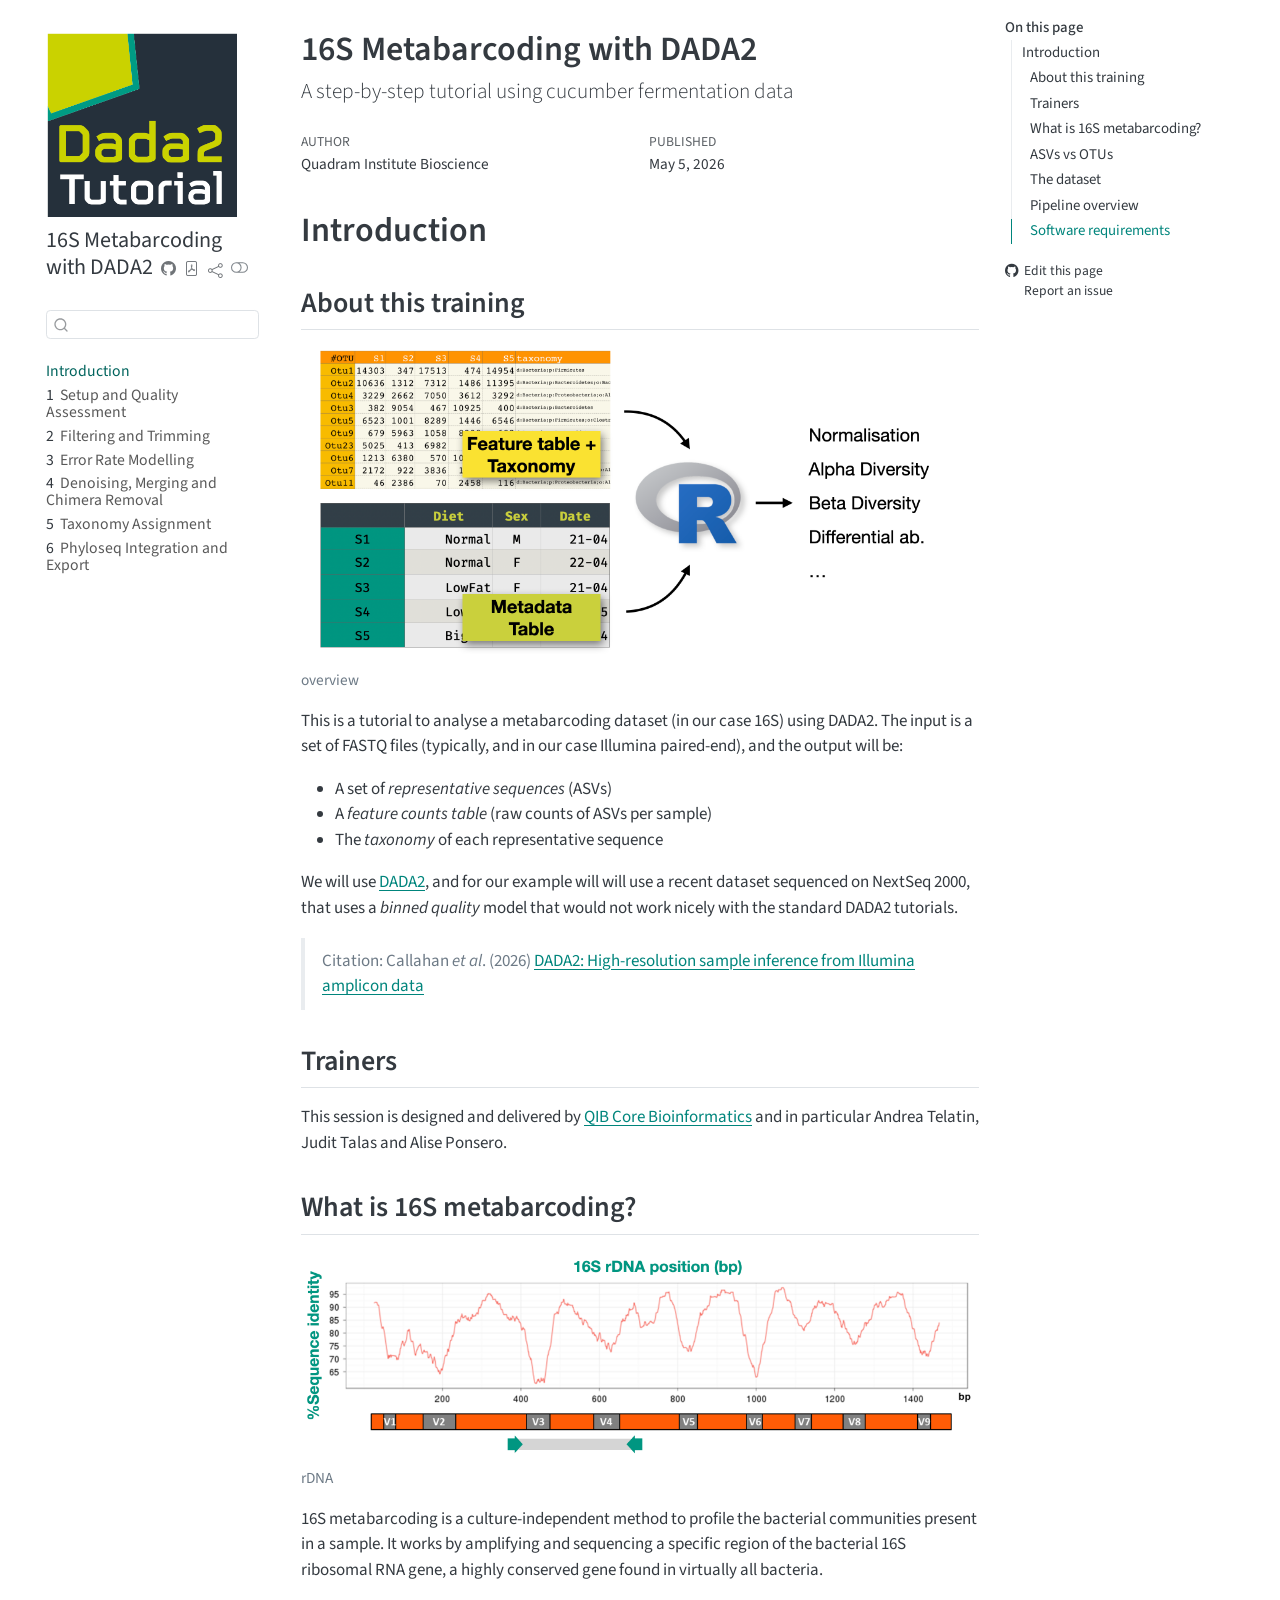
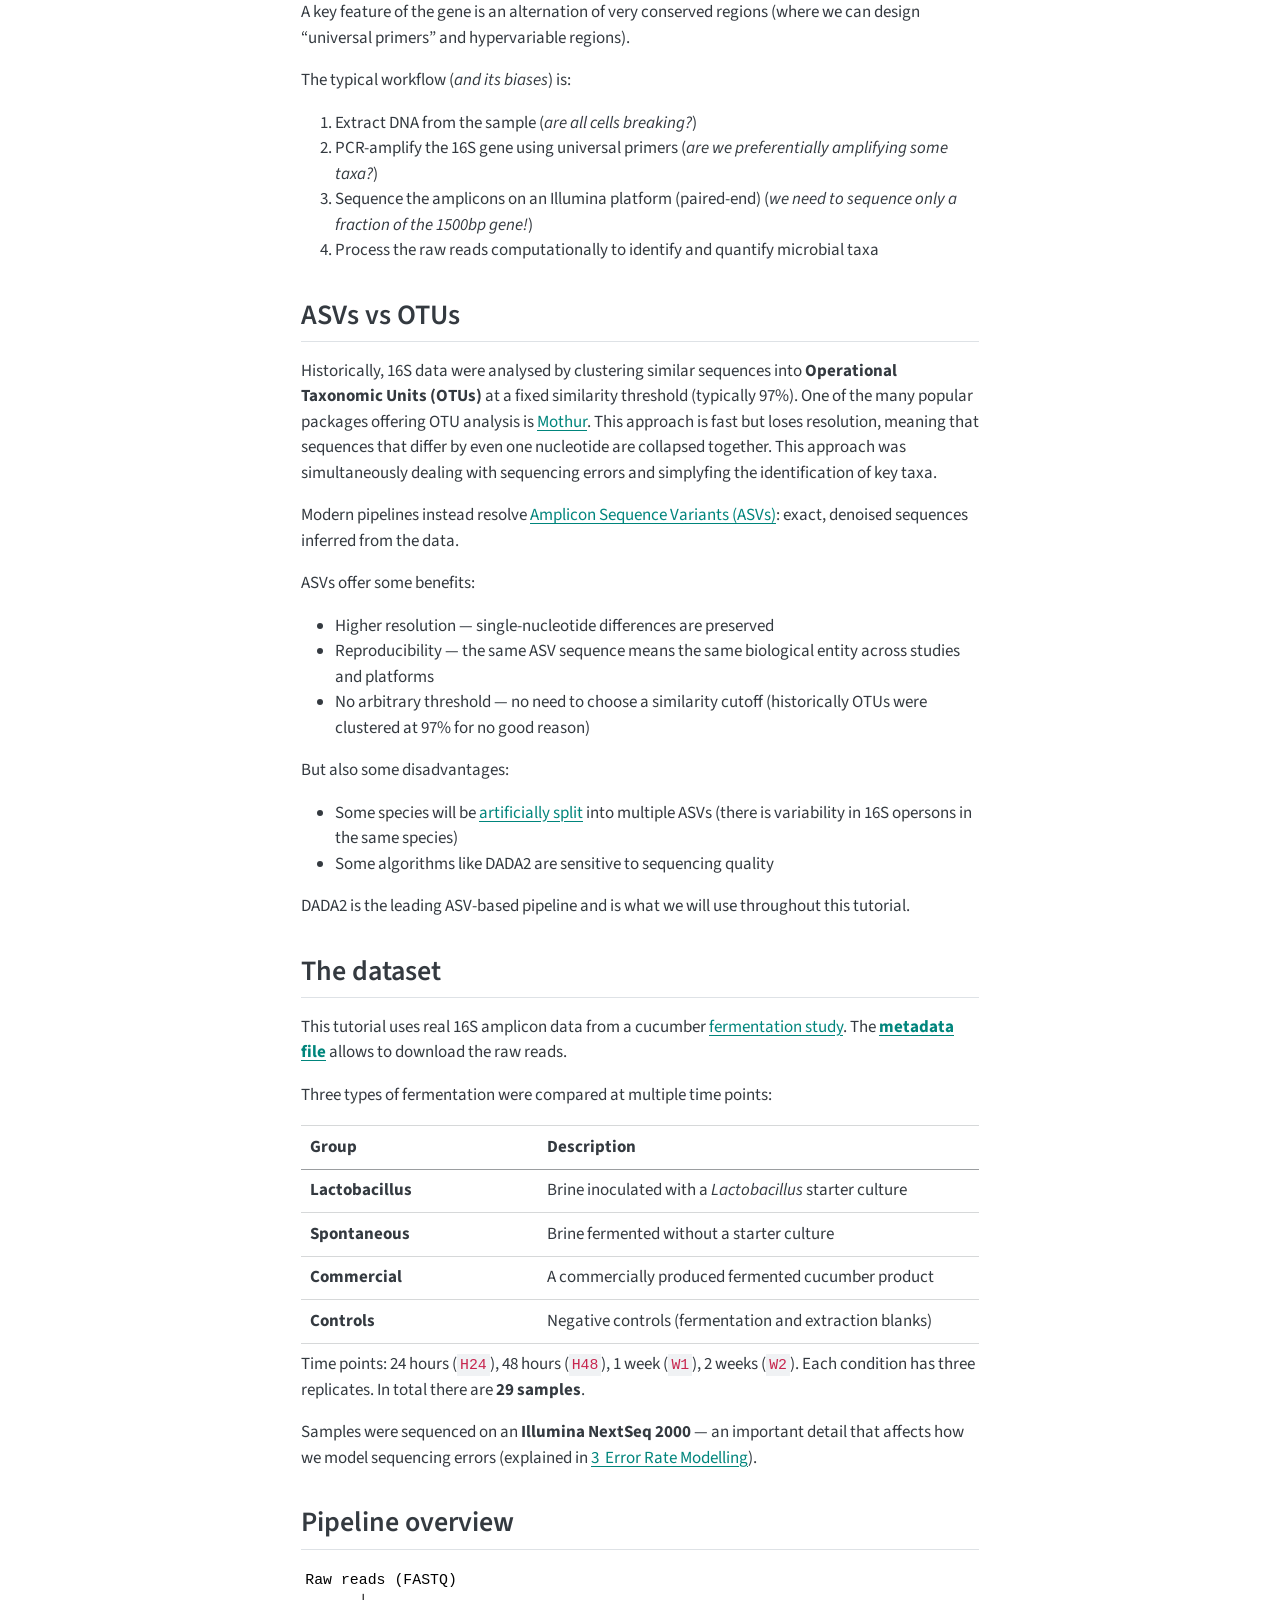
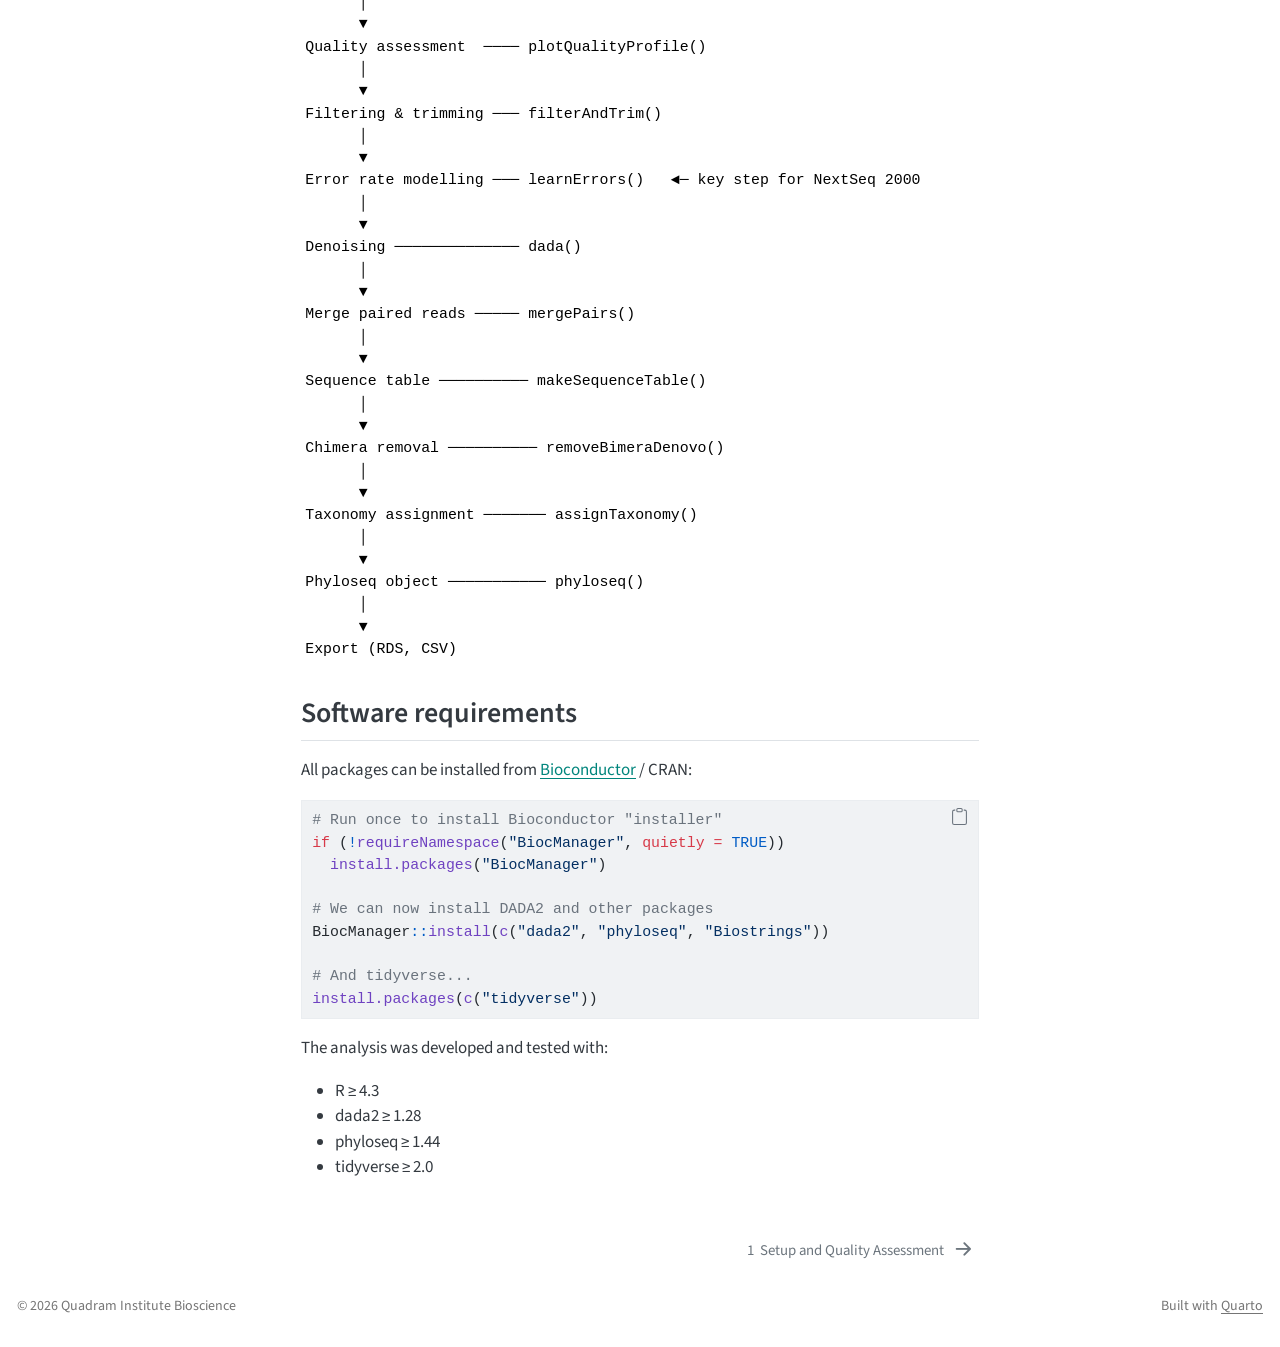
==== commit 636ec6a7: "update docs" ====
--- a/docs/index.html
+++ b/docs/index.html
@@ -82,9 +82,9 @@
 <link href="site_libs/quarto-html/quarto-syntax-highlighting-acf12a64177840b8d86f2d4f01b2e9fb.css" rel="stylesheet" class="quarto-color-scheme-extra" id="quarto-text-highlighting-styles">
 <script src="site_libs/bootstrap/bootstrap.min.js"></script>
 <link href="site_libs/bootstrap/bootstrap-icons.css" rel="stylesheet">
-<link href="site_libs/bootstrap/bootstrap-3960f907883494f1151aa7142734774f.min.css" rel="stylesheet" append-hash="true" class="quarto-color-scheme" id="quarto-bootstrap" data-mode="light">
-<link href="site_libs/bootstrap/bootstrap-dark-d783d5094f66403aace2499abad0c8ec.min.css" rel="stylesheet" append-hash="true" class="quarto-color-scheme quarto-color-alternate" id="quarto-bootstrap" data-mode="dark">
-<link href="site_libs/bootstrap/bootstrap-3960f907883494f1151aa7142734774f.min.css" rel="stylesheet" append-hash="true" class="quarto-color-scheme-extra" id="quarto-bootstrap" data-mode="light">
+<link href="site_libs/bootstrap/bootstrap-576413e428a37d8ed27b4a9cb944cc35.min.css" rel="stylesheet" append-hash="true" class="quarto-color-scheme" id="quarto-bootstrap" data-mode="light">
+<link href="site_libs/bootstrap/bootstrap-dark-e9d9fa513417b44937a3bbe1e12c5f34.min.css" rel="stylesheet" append-hash="true" class="quarto-color-scheme quarto-color-alternate" id="quarto-bootstrap" data-mode="dark">
+<link href="site_libs/bootstrap/bootstrap-576413e428a37d8ed27b4a9cb944cc35.min.css" rel="stylesheet" append-hash="true" class="quarto-color-scheme-extra" id="quarto-bootstrap" data-mode="light">
 <script id="quarto-search-options" type="application/json">{
   "location": "sidebar",
   "copy-button": false,
@@ -301,11 +301,15 @@
 <div id="quarto-content" class="quarto-container page-columns page-rows-contents page-layout-article">
 <!-- sidebar -->
   <nav id="quarto-sidebar" class="sidebar collapse collapse-horizontal quarto-sidebar-collapse-item sidebar-navigation floating overflow-auto">
-    <div class="pt-lg-2 mt-2 text-left sidebar-header">
+    <div class="pt-lg-2 mt-2 text-left sidebar-header sidebar-header-stacked">
+      <a href="https://corebio.info/" class="sidebar-logo-link">
+      <img src="./images/metabarcoding.png" alt="Quadram Institute Bioscience" class="sidebar-logo light-content py-0 d-lg-inline d-none">
+      <img src="./images/metabarcoding.png" alt="Quadram Institute Bioscience" class="sidebar-logo dark-content py-0 d-lg-inline d-none">
+      </a>
     <div class="sidebar-title mb-0 py-0">
       <a href="./">16S Metabarcoding with DADA2</a> 
         <div class="sidebar-tools-main tools-wide">
-    <a href="https://github.com/quadram-institute-bioscience/your-repo" title="Source Code" class="quarto-navigation-tool px-1" aria-label="Source Code"><i class="bi bi-github"></i></a>
+    <a href="https://github.com/quadram-institute-bioscience/metabarcoding-tutorial-2026/" title="Source Code" class="quarto-navigation-tool px-1" aria-label="Source Code"><i class="bi bi-github"></i></a>
     <a href="./16S-Metabarcoding-with-DADA2.pdf" title="Download PDF" class="quarto-navigation-tool px-1" aria-label="Download PDF"><i class="bi bi-file-pdf"></i></a>
     <div class="dropdown">
       <a href="" title="Share" id="quarto-navigation-tool-dropdown-0" class="quarto-navigation-tool dropdown-toggle px-1" data-bs-toggle="dropdown" aria-expanded="false" role="link" aria-label="Share"><i class="bi bi-share"></i></a>
@@ -398,7 +402,7 @@
   <li><a href="#software-requirements" id="toc-software-requirements" class="nav-link" data-scroll-target="#software-requirements">Software requirements</a></li>
   </ul></li>
   </ul>
-<div class="toc-actions"><ul><li><a href="https://github.com/quadram-institute-bioscience/your-repo/edit/main/index.qmd" class="toc-action"><i class="bi bi-github"></i>Edit this page</a></li><li><a href="https://github.com/quadram-institute-bioscience/your-repo/issues/new" class="toc-action"><i class="bi empty"></i>Report an issue</a></li></ul></div></nav>
+<div class="toc-actions"><ul><li><a href="https://github.com/quadram-institute-bioscience/metabarcoding-tutorial-2026/edit/main/index.qmd" class="toc-action"><i class="bi bi-github"></i>Edit this page</a></li><li><a href="https://github.com/quadram-institute-bioscience/metabarcoding-tutorial-2026/issues/new" class="toc-action"><i class="bi empty"></i>Report an issue</a></li></ul></div></nav>
     </div>
 <!-- main -->
 <main class="content" id="quarto-document-content">
@@ -440,6 +444,12 @@
 <h1 class="unnumbered">Introduction</h1>
 <section id="about-this-training" class="level2">
 <h2 class="anchored" data-anchor-id="about-this-training">About this training</h2>
+<div class="quarto-figure quarto-figure-center">
+<figure class="figure">
+<p><img src="images/overview.png" class="img-fluid figure-img"></p>
+<figcaption>overview</figcaption>
+</figure>
+</div>
 <p>This is a tutorial to analyse a metabarcoding dataset (in our case 16S) using DADA2. The input is a set of FASTQ files (typically, and in our case Illumina paired-end), and the output will be:</p>
 <ul>
 <li>A set of <em>representative sequences</em> (ASVs)</li>
@@ -457,6 +467,12 @@
 </section>
 <section id="what-is-16s-metabarcoding" class="level2">
 <h2 class="anchored" data-anchor-id="what-is-16s-metabarcoding">What is 16S metabarcoding?</h2>
+<div class="quarto-figure quarto-figure-center">
+<figure class="figure">
+<p><img src="images/rdna.png" class="img-fluid figure-img"></p>
+<figcaption>rDNA</figcaption>
+</figure>
+</div>
 <p>16S metabarcoding is a culture-independent method to profile the bacterial communities present in a sample. It works by amplifying and sequencing a specific region of the bacterial 16S ribosomal RNA gene, a highly conserved gene found in virtually all bacteria.</p>
 <p>A key feature of the gene is an alternation of very conserved regions (where we can design “universal primers” and hypervariable regions).</p>
 <p>The typical workflow (<em>and its biases</em>) is:</p>
@@ -1010,7 +1026,7 @@
 </div>   
     <div class="nav-footer-center">
       &nbsp;
-    <div class="toc-actions d-sm-block d-md-none"><ul><li><a href="https://github.com/quadram-institute-bioscience/your-repo/edit/main/index.qmd" class="toc-action"><i class="bi bi-github"></i>Edit this page</a></li><li><a href="https://github.com/quadram-institute-bioscience/your-repo/issues/new" class="toc-action"><i class="bi empty"></i>Report an issue</a></li></ul></div></div>
+    <div class="toc-actions d-sm-block d-md-none"><ul><li><a href="https://github.com/quadram-institute-bioscience/metabarcoding-tutorial-2026/edit/main/index.qmd" class="toc-action"><i class="bi bi-github"></i>Edit this page</a></li><li><a href="https://github.com/quadram-institute-bioscience/metabarcoding-tutorial-2026/issues/new" class="toc-action"><i class="bi empty"></i>Report an issue</a></li></ul></div></div>
     <div class="nav-footer-right">
 <p>Built with <a href="https://quarto.org">Quarto</a></p>
 </div>
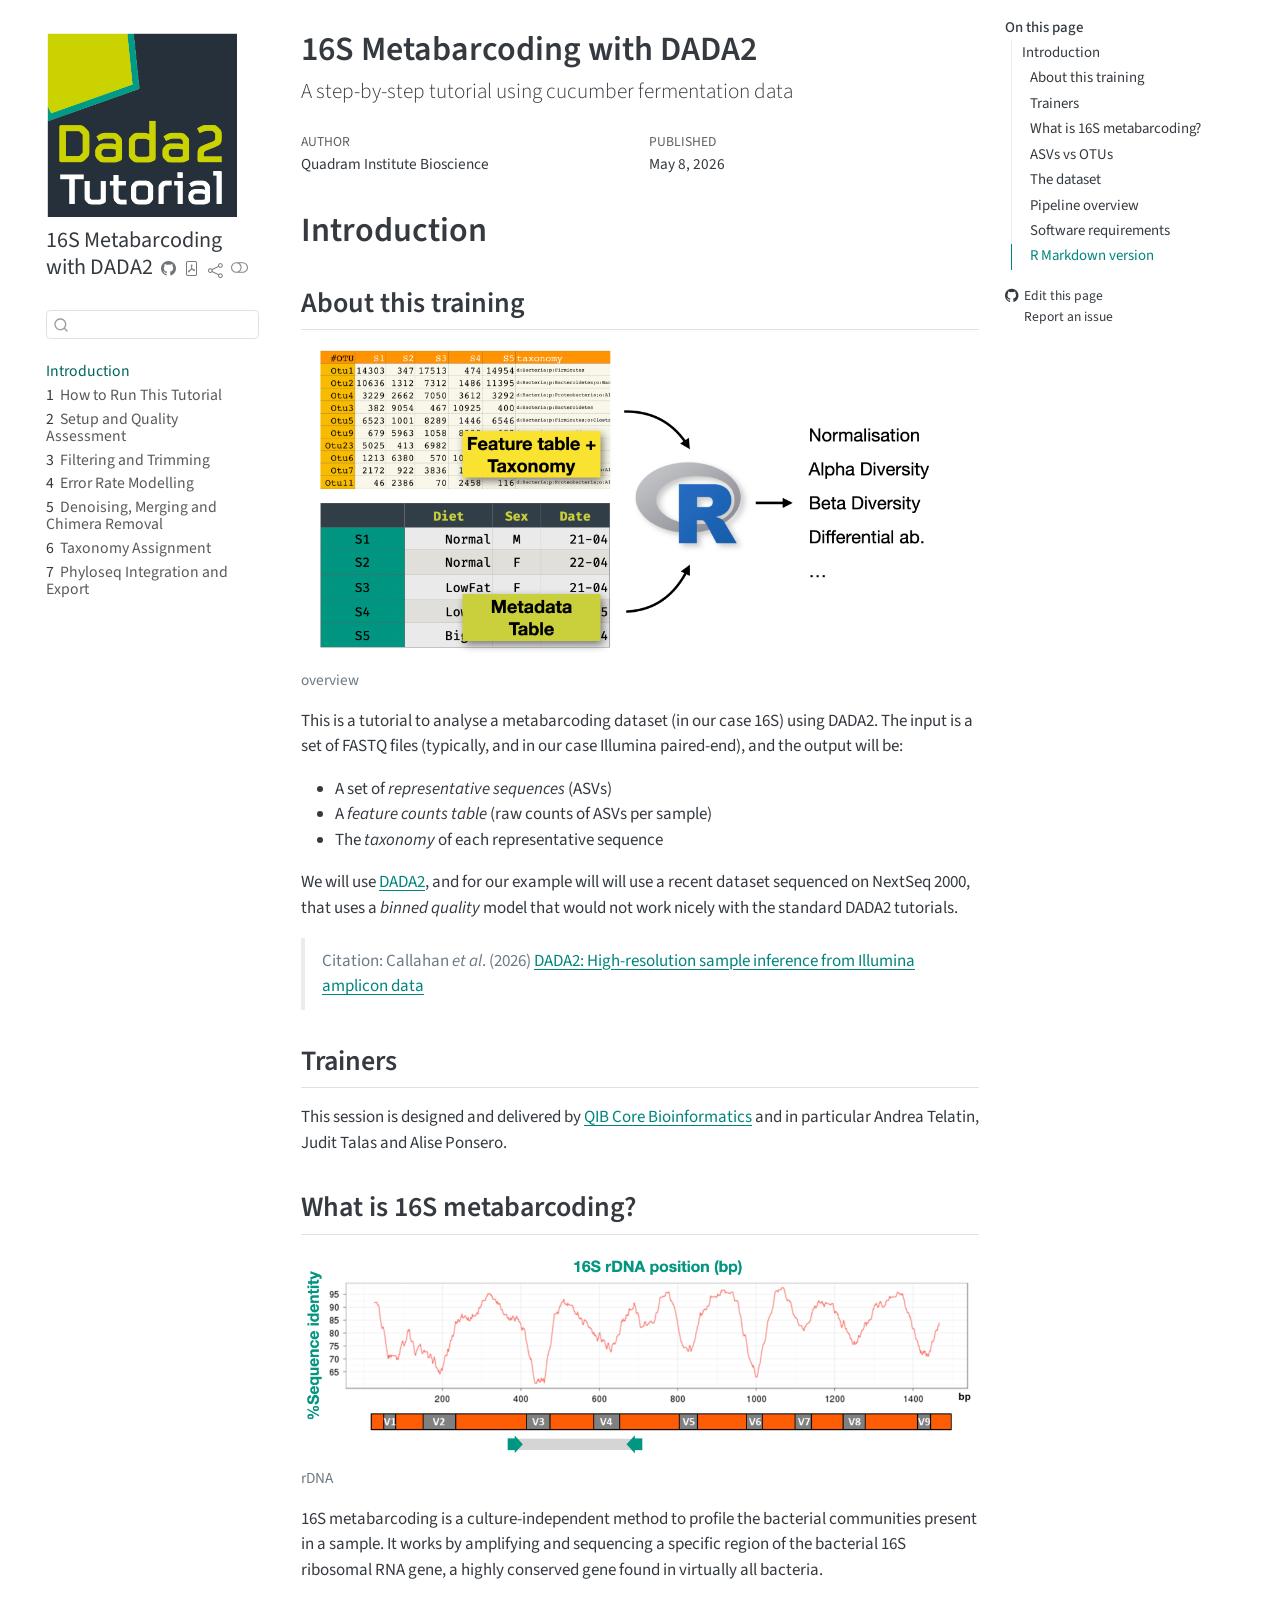
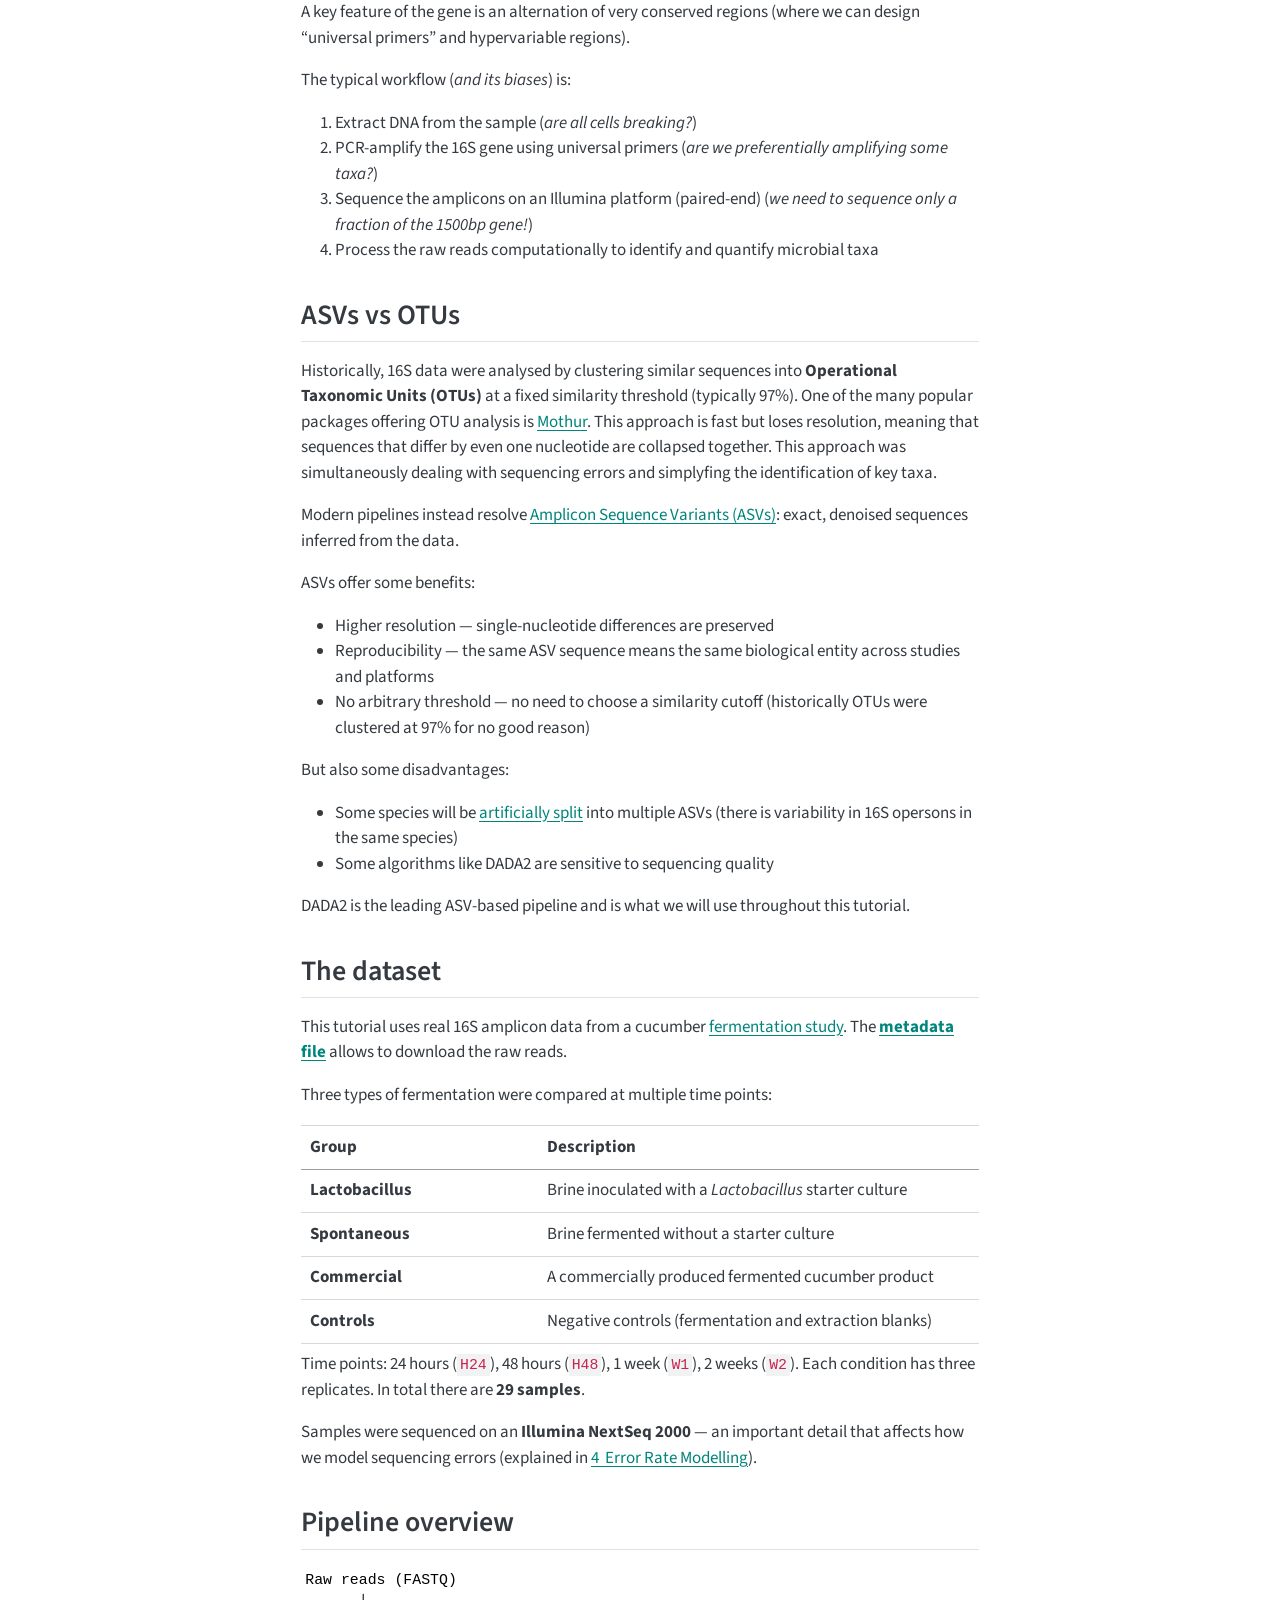
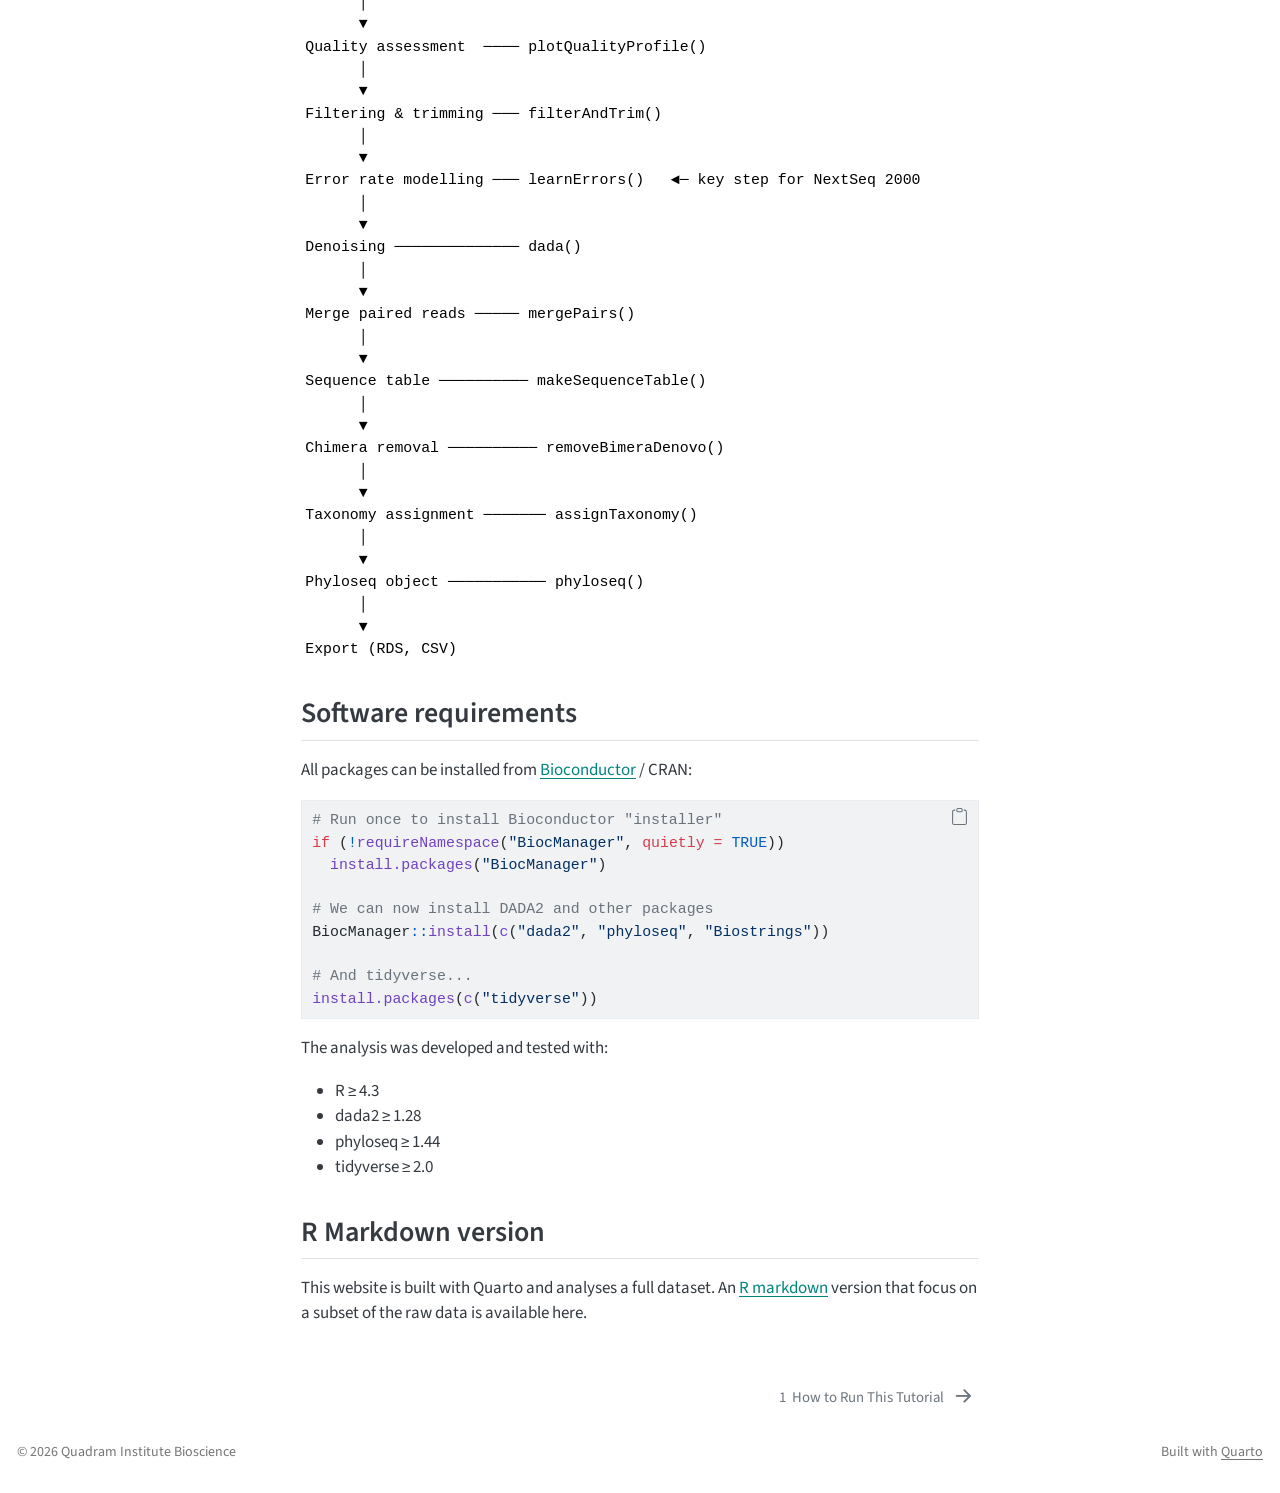
==== commit 7a58ade5: "add-rmd" ====
--- a/docs/index.html
+++ b/docs/index.html
@@ -7,7 +7,7 @@
 <meta name="viewport" content="width=device-width, initial-scale=1.0, user-scalable=yes">
 
 <meta name="author" content="Quadram Institute Bioscience">
-<meta name="dcterms.date" content="2026-05-05">
+<meta name="dcterms.date" content="2026-05-08">
 
 <title>16S Metabarcoding with DADA2</title>
 <style>
@@ -70,7 +70,7 @@
 <script src="site_libs/quarto-search/fuse.min.js"></script>
 <script src="site_libs/quarto-search/quarto-search.js"></script>
 <meta name="quarto:offset" content="./">
-<link href="./01_setup_quality.html" rel="next">
+<link href="./00_setup.html" rel="next">
 <script src="site_libs/quarto-html/quarto.js" type="module"></script>
 <script src="site_libs/quarto-html/tabsets/tabsets.js" type="module"></script>
 <script src="site_libs/quarto-html/popper.min.js"></script>
@@ -347,38 +347,44 @@
 </li>
         <li class="sidebar-item">
   <div class="sidebar-item-container"> 
+  <a href="./00_setup.html" class="sidebar-item-text sidebar-link">
+ <span class="menu-text"><span class="chapter-number">1</span>&nbsp; <span class="chapter-title">How to Run This Tutorial</span></span></a>
+  </div>
+</li>
+        <li class="sidebar-item">
+  <div class="sidebar-item-container"> 
   <a href="./01_setup_quality.html" class="sidebar-item-text sidebar-link">
- <span class="menu-text"><span class="chapter-number">1</span>&nbsp; <span class="chapter-title">Setup and Quality Assessment</span></span></a>
+ <span class="menu-text"><span class="chapter-number">2</span>&nbsp; <span class="chapter-title">Setup and Quality Assessment</span></span></a>
   </div>
 </li>
         <li class="sidebar-item">
   <div class="sidebar-item-container"> 
   <a href="./02_filter_trim.html" class="sidebar-item-text sidebar-link">
- <span class="menu-text"><span class="chapter-number">2</span>&nbsp; <span class="chapter-title">Filtering and Trimming</span></span></a>
+ <span class="menu-text"><span class="chapter-number">3</span>&nbsp; <span class="chapter-title">Filtering and Trimming</span></span></a>
   </div>
 </li>
         <li class="sidebar-item">
   <div class="sidebar-item-container"> 
   <a href="./03_error_models.html" class="sidebar-item-text sidebar-link">
- <span class="menu-text"><span class="chapter-number">3</span>&nbsp; <span class="chapter-title">Error Rate Modelling</span></span></a>
+ <span class="menu-text"><span class="chapter-number">4</span>&nbsp; <span class="chapter-title">Error Rate Modelling</span></span></a>
   </div>
 </li>
         <li class="sidebar-item">
   <div class="sidebar-item-container"> 
   <a href="./04_denoise_merge.html" class="sidebar-item-text sidebar-link">
- <span class="menu-text"><span class="chapter-number">4</span>&nbsp; <span class="chapter-title">Denoising, Merging and Chimera Removal</span></span></a>
+ <span class="menu-text"><span class="chapter-number">5</span>&nbsp; <span class="chapter-title">Denoising, Merging and Chimera Removal</span></span></a>
   </div>
 </li>
         <li class="sidebar-item">
   <div class="sidebar-item-container"> 
   <a href="./05_taxonomy.html" class="sidebar-item-text sidebar-link">
- <span class="menu-text"><span class="chapter-number">5</span>&nbsp; <span class="chapter-title">Taxonomy Assignment</span></span></a>
+ <span class="menu-text"><span class="chapter-number">6</span>&nbsp; <span class="chapter-title">Taxonomy Assignment</span></span></a>
   </div>
 </li>
         <li class="sidebar-item">
   <div class="sidebar-item-container"> 
   <a href="./06_phyloseq_export.html" class="sidebar-item-text sidebar-link">
- <span class="menu-text"><span class="chapter-number">6</span>&nbsp; <span class="chapter-title">Phyloseq Integration and Export</span></span></a>
+ <span class="menu-text"><span class="chapter-number">7</span>&nbsp; <span class="chapter-title">Phyloseq Integration and Export</span></span></a>
   </div>
 </li>
     </ul>
@@ -400,6 +406,7 @@
   <li><a href="#the-dataset" id="toc-the-dataset" class="nav-link" data-scroll-target="#the-dataset">The dataset</a></li>
   <li><a href="#pipeline-overview" id="toc-pipeline-overview" class="nav-link" data-scroll-target="#pipeline-overview">Pipeline overview</a></li>
   <li><a href="#software-requirements" id="toc-software-requirements" class="nav-link" data-scroll-target="#software-requirements">Software requirements</a></li>
+  <li><a href="#r-markdown-version" id="toc-r-markdown-version" class="nav-link" data-scroll-target="#r-markdown-version">R Markdown version</a></li>
   </ul></li>
   </ul>
 <div class="toc-actions"><ul><li><a href="https://github.com/quadram-institute-bioscience/metabarcoding-tutorial-2026/edit/main/index.qmd" class="toc-action"><i class="bi bi-github"></i>Edit this page</a></li><li><a href="https://github.com/quadram-institute-bioscience/metabarcoding-tutorial-2026/issues/new" class="toc-action"><i class="bi empty"></i>Report an issue</a></li></ul></div></nav>
@@ -428,7 +435,7 @@
     <div>
     <div class="quarto-title-meta-heading">Published</div>
     <div class="quarto-title-meta-contents">
-      <p class="date">May 5, 2026</p>
+      <p class="date">May 8, 2026</p>
     </div>
   </div>
   
@@ -535,7 +542,7 @@
 </tbody>
 </table>
 <p>Time points: 24 hours (<code>H24</code>), 48 hours (<code>H48</code>), 1 week (<code>W1</code>), 2 weeks (<code>W2</code>). Each condition has three replicates. In total there are <strong>29 samples</strong>.</p>
-<p>Samples were sequenced on an <strong>Illumina NextSeq 2000</strong> — an important detail that affects how we model sequencing errors (explained in <a href="03_error_models.html" class="quarto-xref"><span>3&nbsp; Error Rate Modelling</span></a>).</p>
+<p>Samples were sequenced on an <strong>Illumina NextSeq 2000</strong> — an important detail that affects how we model sequencing errors (explained in <a href="03_error_models.html" class="quarto-xref"><span>4&nbsp; Error Rate Modelling</span></a>).</p>
 </section>
 <section id="pipeline-overview" class="level2">
 <h2 class="anchored" data-anchor-id="pipeline-overview">Pipeline overview</h2>
@@ -590,6 +597,10 @@
 <li>phyloseq ≥ 1.44</li>
 <li>tidyverse ≥ 2.0</li>
 </ul>
+</section>
+<section id="r-markdown-version" class="level2">
+<h2 class="anchored" data-anchor-id="r-markdown-version">R Markdown version</h2>
+<p>This website is built with Quarto and analyses a full dataset. An <a href="r/index.html">R markdown</a> version that focus on a subset of the raw data is available here.</p>
 
 
 </section>
@@ -1013,8 +1024,8 @@
   <div class="nav-page nav-page-previous">
   </div>
   <div class="nav-page nav-page-next">
-      <a href="./01_setup_quality.html" class="pagination-link" aria-label="Setup and Quality Assessment">
-        <span class="nav-page-text"><span class="chapter-number">1</span>&nbsp; <span class="chapter-title">Setup and Quality Assessment</span></span> <i class="bi bi-arrow-right-short"></i>
+      <a href="./00_setup.html" class="pagination-link" aria-label="How to Run This Tutorial">
+        <span class="nav-page-text"><span class="chapter-number">1</span>&nbsp; <span class="chapter-title">How to Run This Tutorial</span></span> <i class="bi bi-arrow-right-short"></i>
       </a>
   </div>
 </nav>
